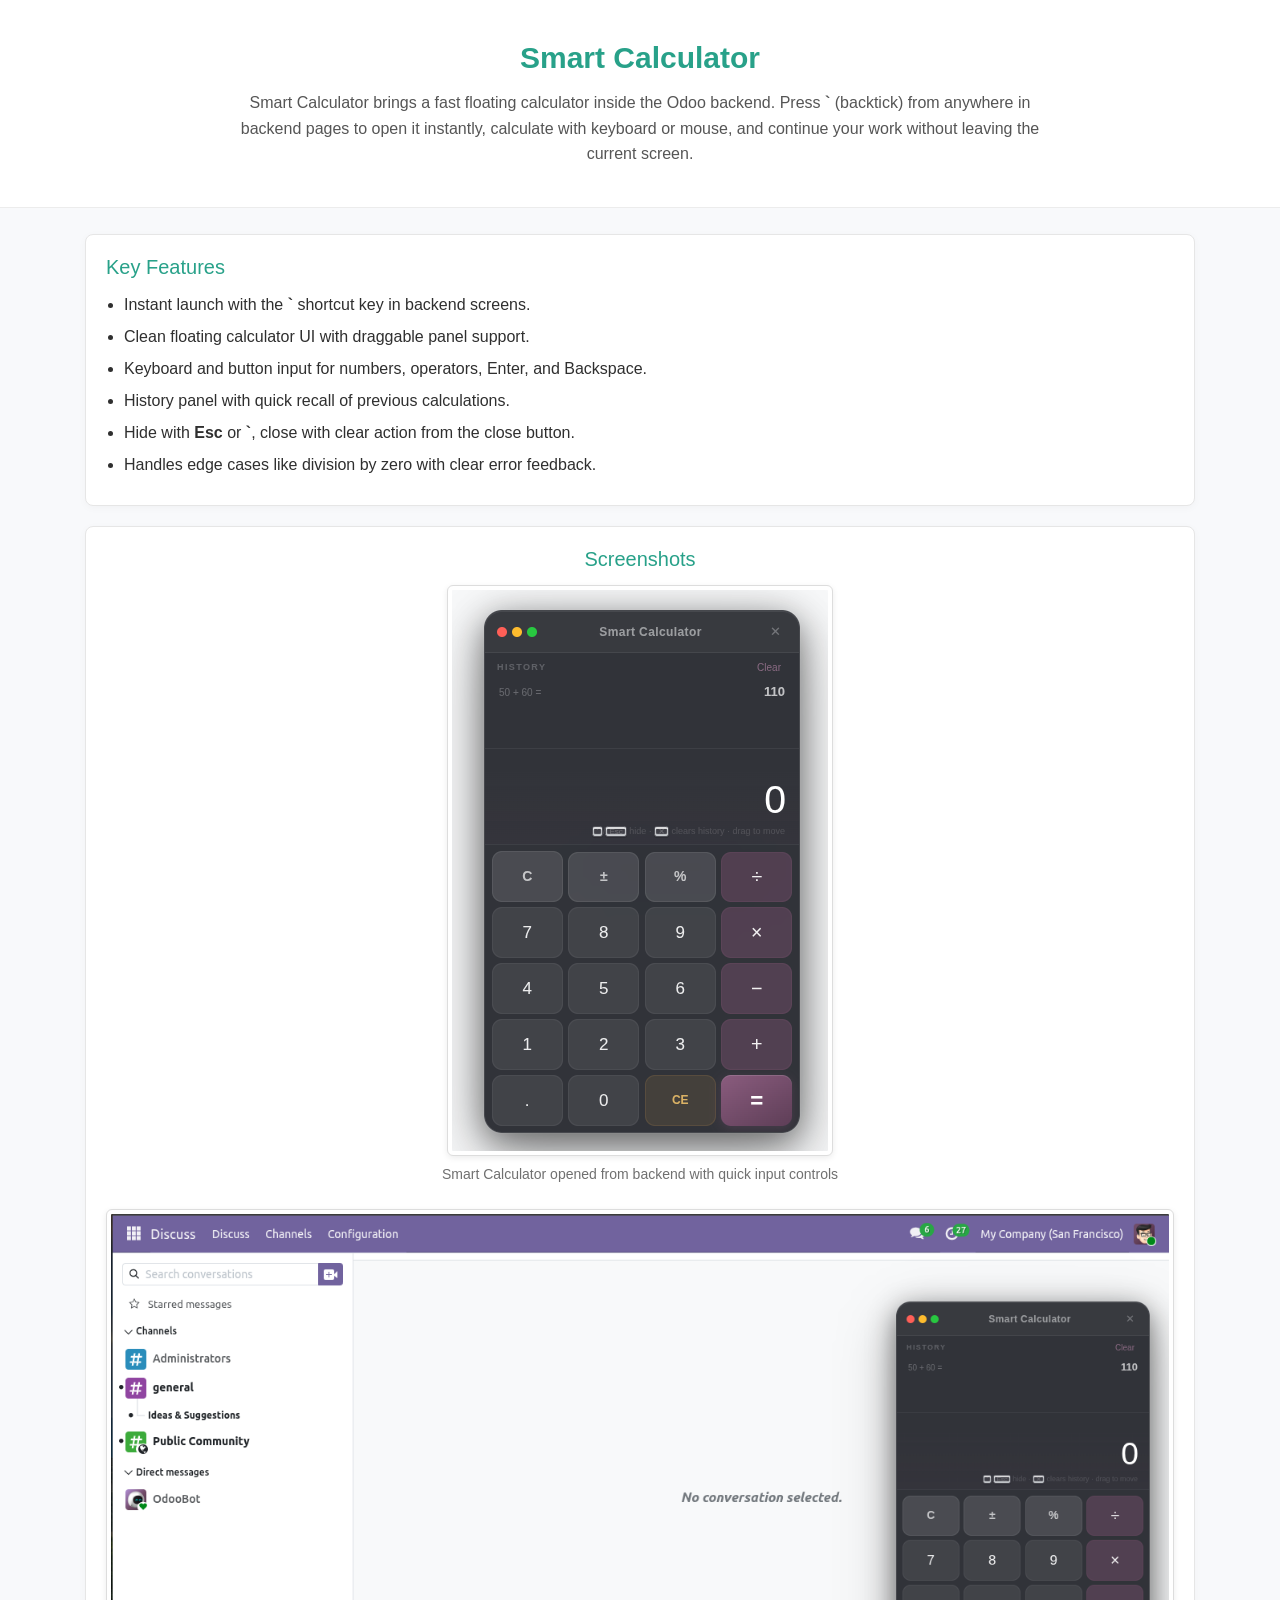
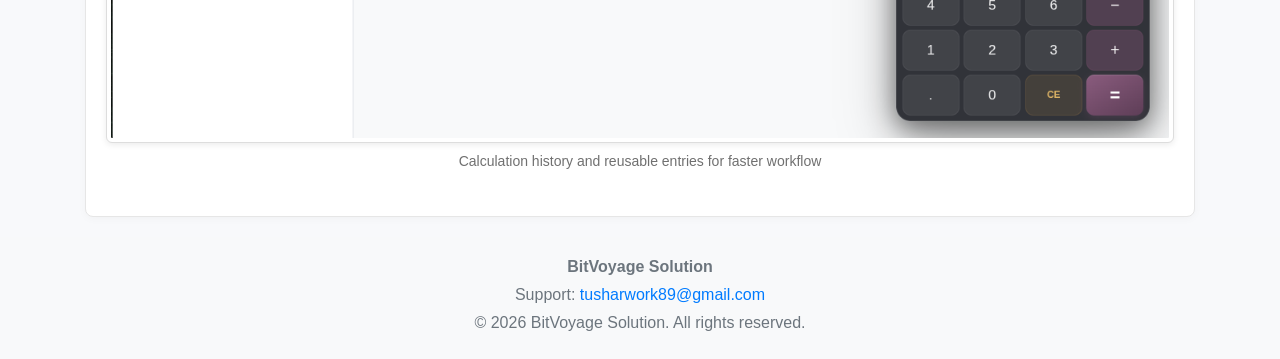
==== bvs_smart_calculator/static/description/index.html @ 46bdb547 "[ADD]New module calculator" ====
<!DOCTYPE html>
<html lang="en">
<head>
  <meta charset="UTF-8" />
  <title>Smart Calculator - Odoo Module</title>
  <meta name="viewport" content="width=device-width, initial-scale=1" />
  <link rel="stylesheet" href="https://maxcdn.bootstrapcdn.com/bootstrap/4.5.2/css/bootstrap.min.css" />
  <style>
    body {
      font-family: "Segoe UI", Roboto, "Helvetica Neue", Arial, sans-serif;
      background-color: #f8f9fb;
      color: #2f2f2f;
    }
    .module-header {
      text-align: center;
      padding: 40px 20px;
      background-color: #ffffff;
      margin-bottom: 26px;
      border-bottom: 1px solid #ececec;
    }
    .module-header h1 {
      font-size: 30px;
      font-weight: 700;
      color: #28a189;
      margin-bottom: 14px;
    }
    .module-header p {
      font-size: 16px;
      max-width: 820px;
      margin: 0 auto;
      color: #555;
      line-height: 1.6;
    }
    .info-card {
      background: #fff;
      border: 1px solid #e6e6e6;
      border-radius: 8px;
      padding: 20px;
      margin-bottom: 20px;
      box-shadow: 0 2px 8px rgba(0, 0, 0, 0.03);
    }
    .info-card h3 {
      font-size: 20px;
      margin-bottom: 14px;
      color: #28a189;
    }
    .feature-list {
      margin: 0;
      padding-left: 18px;
    }
    .feature-list li {
      margin-bottom: 8px;
      line-height: 1.5;
    }
    .screenshot {
      text-align: center;
      margin-bottom: 24px;
    }
    .screenshot img {
      max-width: 100%;
      border: 1px solid #ddd;
      border-radius: 6px;
      background-color: #fff;
      padding: 4px;
      box-shadow: 0 2px 6px rgba(0, 0, 0, 0.08);
    }
    .screenshot figcaption {
      margin-top: 8px;
      color: #707070;
      font-size: 14px;
    }
    .footer {
      padding: 18px 0 24px;
    }
  </style>
</head>
<body>

<section class="module-header">
  <div class="container">
    <h1>Smart Calculator</h1>
    <p>
      Smart Calculator brings a fast floating calculator inside the Odoo backend.
      Press <strong>`</strong> (backtick) from anywhere in backend pages to open it instantly,
      calculate with keyboard or mouse, and continue your work without leaving the current screen.
    </p>
  </div>
</section>

<section class="container">
  <div class="info-card">
    <h3>Key Features</h3>
    <ul class="feature-list">
      <li>Instant launch with the <strong>`</strong> shortcut key in backend screens.</li>
      <li>Clean floating calculator UI with draggable panel support.</li>
      <li>Keyboard and button input for numbers, operators, Enter, and Backspace.</li>
      <li>History panel with quick recall of previous calculations.</li>
      <li>Hide with <strong>Esc</strong> or <strong>`</strong>, close with clear action from the close button.</li>
      <li>Handles edge cases like division by zero with clear error feedback.</li>
    </ul>
  </div>

  <div class="info-card">
    <h3 style="text-align:center;">
        <span style="display:inline-block;text-align:center;">Screenshots</span>
    </h3>
    <div class="screenshot">
      <figure>
        <img src="img1.png" alt="Smart Calculator main panel" class="img-fluid" />
        <figcaption>Smart Calculator opened from backend with quick input controls</figcaption>
      </figure>
    </div>
    <div class="screenshot">
      <figure>
        <img src="img2.png" alt="Smart Calculator history panel" class="img-fluid" />
        <figcaption>Calculation history and reusable entries for faster workflow</figcaption>
      </figure>
    </div>
  </div>
</section>

<footer class="footer bg-light text-center mt-3">
  <div class="container">
    <p class="text-muted mb-1"><strong>BitVoyage Solution</strong></p>
    <p class="text-muted mb-1">
      Support: <a href="mailto:tusharwork89@gmail.com" class="text-primary">tusharwork89@gmail.com</a>
    </p>
    <p class="text-muted mb-0">&copy; 2026 BitVoyage Solution. All rights reserved.</p>
  </div>
</footer>

</body>
</html>
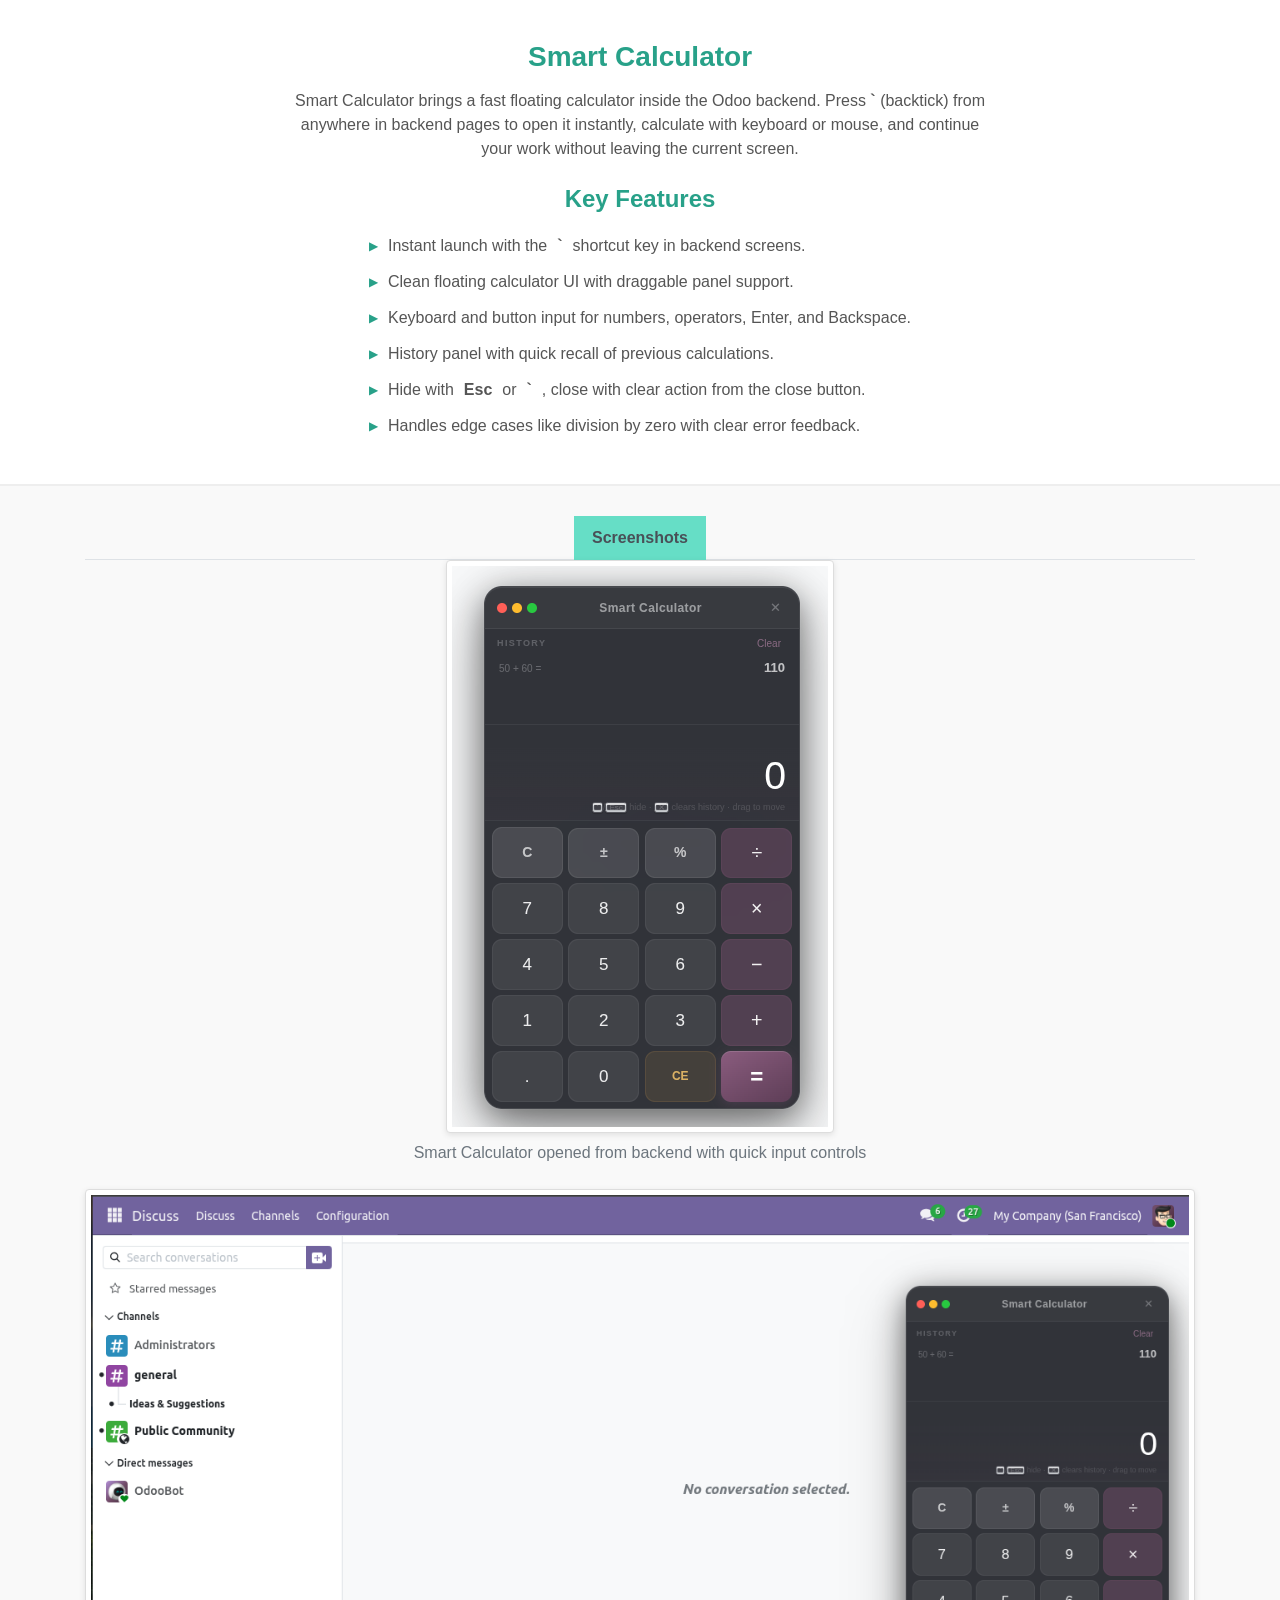
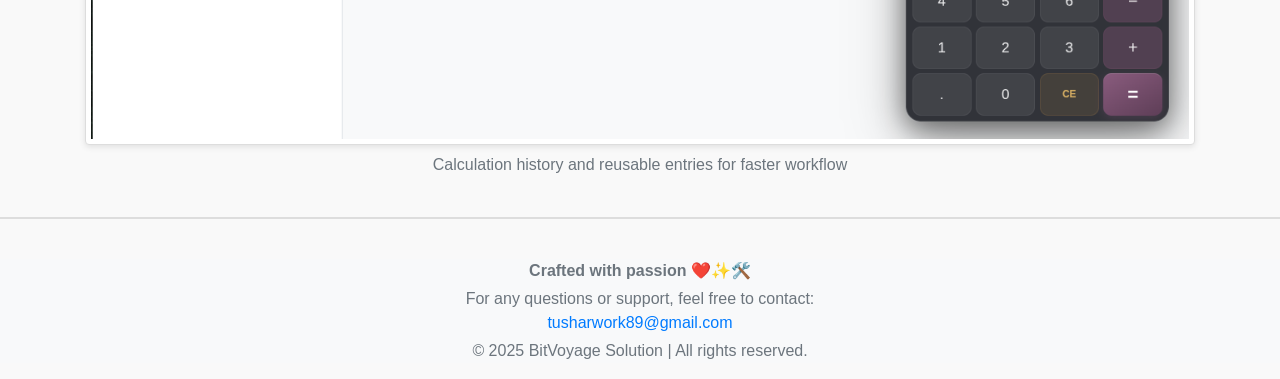
==== commit 4f710c26: "[FIX]index view" ====
--- a/bvs_smart_calculator/static/description/index.html
+++ b/bvs_smart_calculator/static/description/index.html
@@ -2,133 +2,180 @@
 <html lang="en">
 <head>
   <meta charset="UTF-8" />
-  <title>Smart Calculator - Odoo Module</title>
+  <title>Blog Font Control - Odoo Module</title>
   <meta name="viewport" content="width=device-width, initial-scale=1" />
   <link rel="stylesheet" href="https://maxcdn.bootstrapcdn.com/bootstrap/4.5.2/css/bootstrap.min.css" />
   <style>
     body {
       font-family: "Segoe UI", Roboto, "Helvetica Neue", Arial, sans-serif;
-      background-color: #f8f9fb;
-      color: #2f2f2f;
+      background-color: #f9f9f9;
+      color: #333;
     }
     .module-header {
       text-align: center;
       padding: 40px 20px;
-      background-color: #ffffff;
-      margin-bottom: 26px;
-      border-bottom: 1px solid #ececec;
+      background-color: #fff;
+      margin-bottom: 30px;
+      border-bottom: 2px solid #eee;
     }
-    .module-header h1 {
-      font-size: 30px;
+    .module-header img {
+      max-height: 80px;
+      margin-bottom: 15px;
+    }
+    .module-header h4 {
+      font-size: 28px;
       font-weight: 700;
       color: #28a189;
-      margin-bottom: 14px;
+      text-transform: capitalize;
+      margin-bottom: 15px;
+    }
+    .module-header h5 {
+      font-size: 24px;
+      font-weight: 700;
+      color: #28a189;
+      text-transform: capitalize;
+      margin-bottom: 15px;
     }
     .module-header p {
       font-size: 16px;
-      max-width: 820px;
+      max-width: 700px;
       margin: 0 auto;
       color: #555;
-      line-height: 1.6;
     }
-    .info-card {
-      background: #fff;
-      border: 1px solid #e6e6e6;
-      border-radius: 8px;
-      padding: 20px;
-      margin-bottom: 20px;
-      box-shadow: 0 2px 8px rgba(0, 0, 0, 0.03);
+
+    /* Centered pointer list */
+    .features-list {
+      list-style: none;
+      padding: 0;
+      margin: 0 auto;
+      display: inline-block;
+      text-align: left;
     }
-    .info-card h3 {
-      font-size: 20px;
-      margin-bottom: 14px;
+    .features-list li {
+      font-size: 16px;
+      color: #555;
+      padding: 6px 0;
+      display: flex;
+      align-items: flex-start;
+      gap: 10px;
+    }
+    .features-list li::before {
+      content: "▶";
       color: #28a189;
+      font-size: 12px;
+      margin-top: 3px;
+      flex-shrink: 0;
     }
-    .feature-list {
-      margin: 0;
-      padding-left: 18px;
+    .features-center-wrap {
+      text-align: center;
     }
-    .feature-list li {
-      margin-bottom: 8px;
-      line-height: 1.5;
+
+    .nav-tabs .nav-link {
+      font-weight: 600;
+      border-radius: 0;
+      border: 2px solid #f40004;
+      margin: 0 5px;
+      color: #fff;
+      background-color: #0a7fe9;
+    }
+    .nav-tabs .nav-link.active {
+      background-color: #66dec6;
+      border-color: #66dec6;
     }
     .screenshot {
       text-align: center;
-      margin-bottom: 24px;
+      margin-bottom: 30px;
     }
     .screenshot img {
       max-width: 100%;
       border: 1px solid #ddd;
-      border-radius: 6px;
+      border-radius: 4px;
       background-color: #fff;
-      padding: 4px;
-      box-shadow: 0 2px 6px rgba(0, 0, 0, 0.08);
-    }
-    .screenshot figcaption {
-      margin-top: 8px;
-      color: #707070;
-      font-size: 14px;
-    }
-    .footer {
-      padding: 18px 0 24px;
+      padding: 5px;
+      box-shadow: 0 2px 6px rgba(0,0,0,0.1);
     }
   </style>
 </head>
 <body>
 
 <section class="module-header">
-  <div class="container">
-    <h1>Smart Calculator</h1>
+  <div class="container text-center">
+    <h4>Smart Calculator</h4>
     <p>
       Smart Calculator brings a fast floating calculator inside the Odoo backend.
       Press <strong>`</strong> (backtick) from anywhere in backend pages to open it instantly,
       calculate with keyboard or mouse, and continue your work without leaving the current screen.
     </p>
   </div>
-</section>
-
-<section class="container">
-  <div class="info-card">
-    <h3>Key Features</h3>
-    <ul class="feature-list">
-      <li>Instant launch with the <strong>`</strong> shortcut key in backend screens.</li>
-      <li>Clean floating calculator UI with draggable panel support.</li>
-      <li>Keyboard and button input for numbers, operators, Enter, and Backspace.</li>
-      <li>History panel with quick recall of previous calculations.</li>
-      <li>Hide with <strong>Esc</strong> or <strong>`</strong>, close with clear action from the close button.</li>
-      <li>Handles edge cases like division by zero with clear error feedback.</li>
-    </ul>
-  </div>
-
-  <div class="info-card">
-    <h3 style="text-align:center;">
-        <span style="display:inline-block;text-align:center;">Screenshots</span>
-    </h3>
-    <div class="screenshot">
-      <figure>
-        <img src="img1.png" alt="Smart Calculator main panel" class="img-fluid" />
-        <figcaption>Smart Calculator opened from backend with quick input controls</figcaption>
-      </figure>
-    </div>
-    <div class="screenshot">
-      <figure>
-        <img src="img2.png" alt="Smart Calculator history panel" class="img-fluid" />
-        <figcaption>Calculation history and reusable entries for faster workflow</figcaption>
-      </figure>
+  <br />
+  <div class="container text-center">
+    <h5>Key Features</h5>
+    <div class="features-center-wrap">
+      <ul class="features-list">
+        <li>Instant launch with the <strong>`</strong> shortcut key in backend screens.</li>
+        <li>Clean floating calculator UI with draggable panel support.</li>
+        <li>Keyboard and button input for numbers, operators, Enter, and Backspace.</li>
+        <li>History panel with quick recall of previous calculations.</li>
+        <li>Hide with <strong>Esc</strong> or <strong>`</strong>, close with clear action from the close button.</li>
+        <li>Handles edge cases like division by zero with clear error feedback.</li>
+      </ul>
     </div>
   </div>
 </section>
 
-<footer class="footer bg-light text-center mt-3">
+<section class="module-tabs">
   <div class="container">
-    <p class="text-muted mb-1"><strong>BitVoyage Solution</strong></p>
+    <ul class="nav nav-tabs justify-content-center" id="moduleTab" role="tablist">
+      <li class="nav-item">
+        <a class="nav-link active" id="screenshots-tab" data-toggle="tab" href="#screenshots" role="tab" aria-controls="screenshots" aria-selected="true">
+          Screenshots
+        </a>
+      </li>
+    </ul>
+  </div>
+</section>
+
+<section class="container">
+  <div class="tab-content" id="moduleTabContent">
+    <div class="tab-pane fade show active" id="screenshots" role="tabpanel" aria-labelledby="screenshots-tab">
+      <div class="justify-content-center">
+        <div class="screenshot mb-4">
+          <figure>
+            <img src="img1.png" alt="Normal Font Size" class="img-fluid mb-2" />
+            <figcaption class="text-center text-muted">
+              Smart Calculator opened from backend with quick input controls
+            </figcaption>
+          </figure>
+        </div>
+        <div class="screenshot mb-4">
+          <figure>
+            <img src="img2.png" alt="Increased Font Size" class="img-fluid mb-2" />
+            <figcaption class="text-center text-muted">
+              Calculation history and reusable entries for faster workflow
+            </figcaption>
+          </figure>
+        </div>
+      </div>
+    </div>
+  </div>
+</section>
+
+<hr style="border: 1px solid #ddd; margin: 40px 0;" />
+
+<footer class="footer mt-1 bg-light text-center">
+  <div class="container">
+    <p class="text-muted mb-1"><strong>Crafted with passion ❤️✨🛠️</strong></p>
     <p class="text-muted mb-1">
-      Support: <a href="mailto:tusharwork89@gmail.com" class="text-primary">tusharwork89@gmail.com</a>
+      For any questions or support, feel free to contact:<br>
+      <a href="mailto:tusharwork89@gmail.com" class="text-primary">tusharwork89@gmail.com</a>
     </p>
-    <p class="text-muted mb-0">&copy; 2026 BitVoyage Solution. All rights reserved.</p>
+    <p class="text-muted">&copy; 2025 BitVoyage Solution | All rights reserved.</p>
   </div>
 </footer>
 
+<script src="https://ajax.googleapis.com/ajax/libs/jquery/3.5.1/jquery.min.js"></script>
+<script src="https://cdnjs.cloudflare.com/ajax/libs/popper.js/1.16.0/umd/popper.min.js"></script>
+<script src="https://maxcdn.bootstrapcdn.com/bootstrap/4.5.2/js/bootstrap.min.js"></script>
+
 </body>
-</html>
-
+</html>
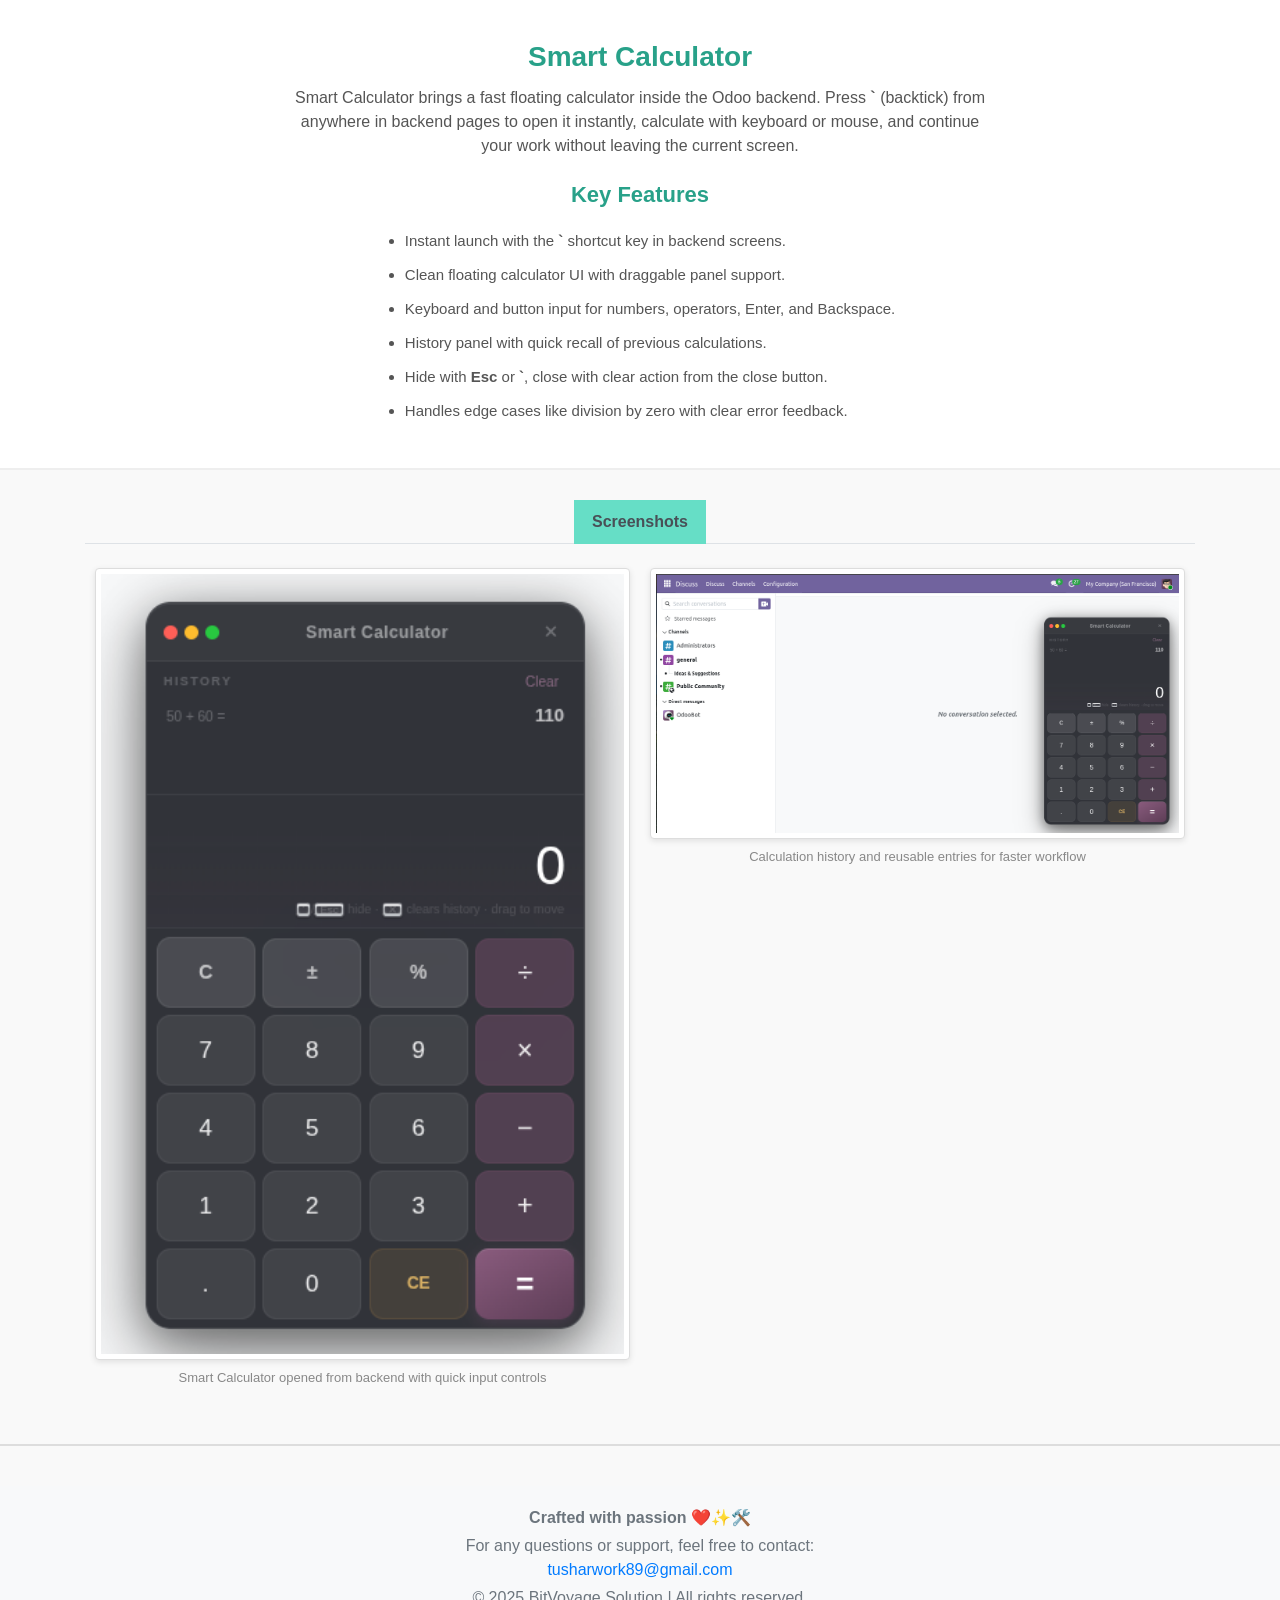
==== commit dc712270: "[FIX]index view" ====
--- a/bvs_smart_calculator/static/description/index.html
+++ b/bvs_smart_calculator/static/description/index.html
@@ -2,7 +2,7 @@
 <html lang="en">
 <head>
   <meta charset="UTF-8" />
-  <title>Blog Font Control - Odoo Module</title>
+  <title>Smart Calculator - Odoo Module</title>
   <meta name="viewport" content="width=device-width, initial-scale=1" />
   <link rel="stylesheet" href="https://maxcdn.bootstrapcdn.com/bootstrap/4.5.2/css/bootstrap.min.css" />
   <style>
@@ -11,6 +11,8 @@
       background-color: #f9f9f9;
       color: #333;
     }
+
+    /* ── Header ── */
     .module-header {
       text-align: center;
       padding: 40px 20px;
@@ -18,58 +20,45 @@
       margin-bottom: 30px;
       border-bottom: 2px solid #eee;
     }
-    .module-header img {
-      max-height: 80px;
-      margin-bottom: 15px;
-    }
     .module-header h4 {
       font-size: 28px;
       font-weight: 700;
       color: #28a189;
-      text-transform: capitalize;
-      margin-bottom: 15px;
+      margin-bottom: 12px;
     }
     .module-header h5 {
-      font-size: 24px;
+      font-size: 22px;
       font-weight: 700;
       color: #28a189;
-      text-transform: capitalize;
-      margin-bottom: 15px;
-    }
-    .module-header p {
+      margin-bottom: 16px;
+    }
+    .module-header > .container > p {
       font-size: 16px;
       max-width: 700px;
       margin: 0 auto;
       color: #555;
     }
 
-    /* Centered pointer list */
+    /* ── Key Features list — centered block, disc bullets ── */
+    .features-wrap {
+      display: flex;
+      justify-content: center;
+      margin-top: 8px;
+    }
     .features-list {
-      list-style: none;
-      padding: 0;
-      margin: 0 auto;
-      display: inline-block;
+      list-style: disc;
+      padding-left: 20px;
+      margin: 0;
       text-align: left;
     }
     .features-list li {
-      font-size: 16px;
+      font-size: 15px;
       color: #555;
-      padding: 6px 0;
-      display: flex;
-      align-items: flex-start;
-      gap: 10px;
-    }
-    .features-list li::before {
-      content: "▶";
-      color: #28a189;
-      font-size: 12px;
-      margin-top: 3px;
-      flex-shrink: 0;
-    }
-    .features-center-wrap {
-      text-align: center;
-    }
-
+      padding: 5px 0;
+      line-height: 1.6;
+    }
+
+    /* ── Tabs ── */
     .nav-tabs .nav-link {
       font-weight: 600;
       border-radius: 0;
@@ -82,22 +71,51 @@
       background-color: #66dec6;
       border-color: #66dec6;
     }
-    .screenshot {
+
+    /* ── Screenshots — side by side ── */
+    .screenshots-row {
+      display: flex;
+      gap: 20px;
+      flex-wrap: wrap;
+      justify-content: center;
+      margin-top: 24px;
+    }
+    .screenshot-item {
+      flex: 1 1 calc(50% - 20px);
+      max-width: calc(50% - 20px);
       text-align: center;
-      margin-bottom: 30px;
-    }
-    .screenshot img {
-      max-width: 100%;
+    }
+    .screenshot-item img {
+      width: 100%;
       border: 1px solid #ddd;
       border-radius: 4px;
       background-color: #fff;
       padding: 5px;
       box-shadow: 0 2px 6px rgba(0,0,0,0.1);
     }
+    .screenshot-item figcaption {
+      margin-top: 8px;
+      font-size: 13px;
+      color: #888;
+    }
+
+    @media (max-width: 640px) {
+      .screenshot-item {
+        flex: 1 1 100%;
+        max-width: 100%;
+      }
+    }
+
+    /* ── Footer ── */
+    footer {
+      margin-top: 40px;
+      padding: 20px 0;
+    }
   </style>
 </head>
 <body>
 
+<!-- Header -->
 <section class="module-header">
   <div class="container text-center">
     <h4>Smart Calculator</h4>
@@ -107,10 +125,12 @@
       calculate with keyboard or mouse, and continue your work without leaving the current screen.
     </p>
   </div>
+
   <br />
+
   <div class="container text-center">
     <h5>Key Features</h5>
-    <div class="features-center-wrap">
+    <div class="features-wrap">
       <ul class="features-list">
         <li>Instant launch with the <strong>`</strong> shortcut key in backend screens.</li>
         <li>Clean floating calculator UI with draggable panel support.</li>
@@ -123,11 +143,13 @@
   </div>
 </section>
 
+<!-- Tab nav -->
 <section class="module-tabs">
   <div class="container">
     <ul class="nav nav-tabs justify-content-center" id="moduleTab" role="tablist">
       <li class="nav-item">
-        <a class="nav-link active" id="screenshots-tab" data-toggle="tab" href="#screenshots" role="tab" aria-controls="screenshots" aria-selected="true">
+        <a class="nav-link active" id="screenshots-tab" data-toggle="tab" href="#screenshots"
+           role="tab" aria-controls="screenshots" aria-selected="true">
           Screenshots
         </a>
       </li>
@@ -135,47 +157,47 @@
   </div>
 </section>
 
+<!-- Screenshots -->
 <section class="container">
   <div class="tab-content" id="moduleTabContent">
-    <div class="tab-pane fade show active" id="screenshots" role="tabpanel" aria-labelledby="screenshots-tab">
-      <div class="justify-content-center">
-        <div class="screenshot mb-4">
+    <div class="tab-pane fade show active" id="screenshots" role="tabpanel"
+         aria-labelledby="screenshots-tab">
+
+      <div class="screenshots-row">
+        <div class="screenshot-item">
           <figure>
-            <img src="img1.png" alt="Normal Font Size" class="img-fluid mb-2" />
-            <figcaption class="text-center text-muted">
-              Smart Calculator opened from backend with quick input controls
-            </figcaption>
+            <img src="img1.png" alt="Smart Calculator UI" />
+            <figcaption>Smart Calculator opened from backend with quick input controls</figcaption>
           </figure>
         </div>
-        <div class="screenshot mb-4">
+        <div class="screenshot-item">
           <figure>
-            <img src="img2.png" alt="Increased Font Size" class="img-fluid mb-2" />
-            <figcaption class="text-center text-muted">
-              Calculation history and reusable entries for faster workflow
-            </figcaption>
+            <img src="img2.png" alt="Calculation History" />
+            <figcaption>Calculation history and reusable entries for faster workflow</figcaption>
           </figure>
         </div>
       </div>
+
     </div>
   </div>
 </section>
 
 <hr style="border: 1px solid #ddd; margin: 40px 0;" />
 
-<footer class="footer mt-1 bg-light text-center">
+<!-- Footer -->
+<footer class="bg-light text-center">
   <div class="container">
     <p class="text-muted mb-1"><strong>Crafted with passion ❤️✨🛠️</strong></p>
     <p class="text-muted mb-1">
       For any questions or support, feel free to contact:<br>
       <a href="mailto:tusharwork89@gmail.com" class="text-primary">tusharwork89@gmail.com</a>
     </p>
-    <p class="text-muted">&copy; 2025 BitVoyage Solution | All rights reserved.</p>
+    <p class="text-muted mb-0">&copy; 2025 BitVoyage Solution | All rights reserved.</p>
   </div>
 </footer>
 
 <script src="https://ajax.googleapis.com/ajax/libs/jquery/3.5.1/jquery.min.js"></script>
 <script src="https://cdnjs.cloudflare.com/ajax/libs/popper.js/1.16.0/umd/popper.min.js"></script>
 <script src="https://maxcdn.bootstrapcdn.com/bootstrap/4.5.2/js/bootstrap.min.js"></script>
-
 </body>
 </html>
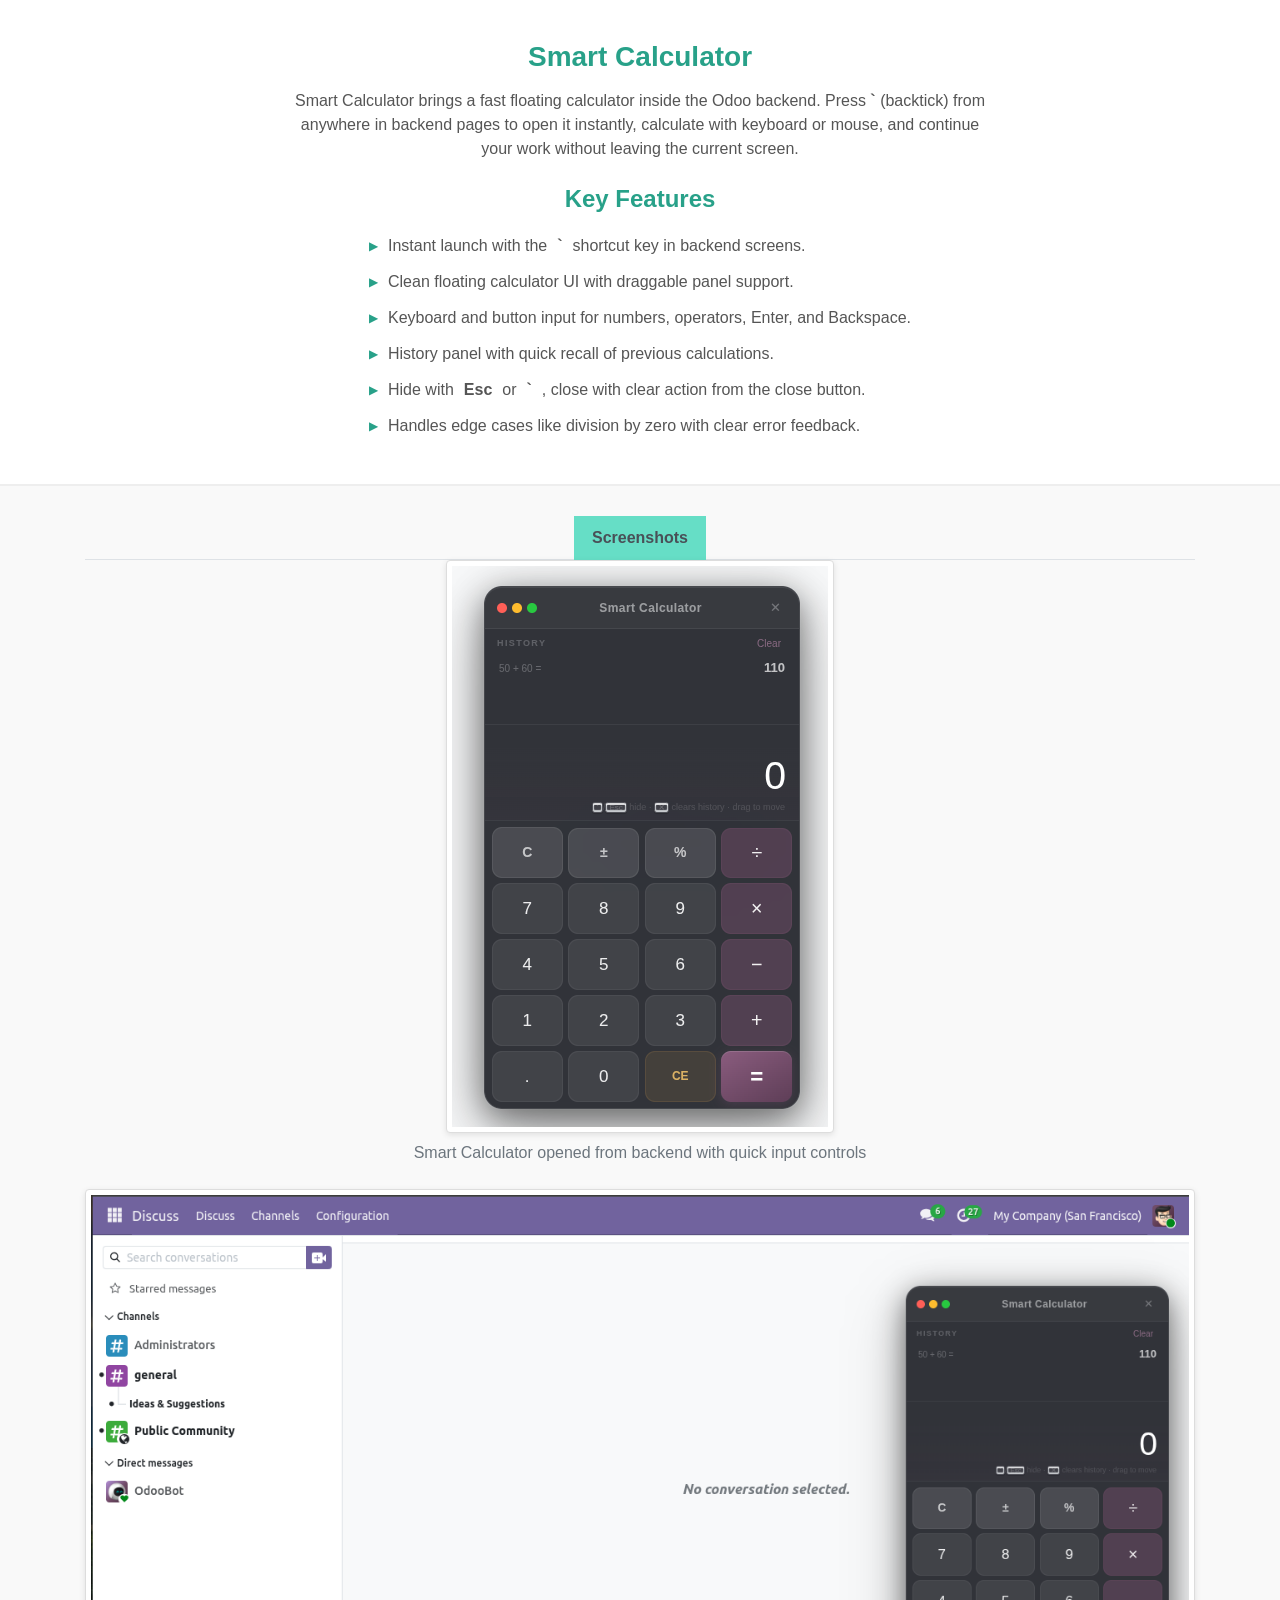
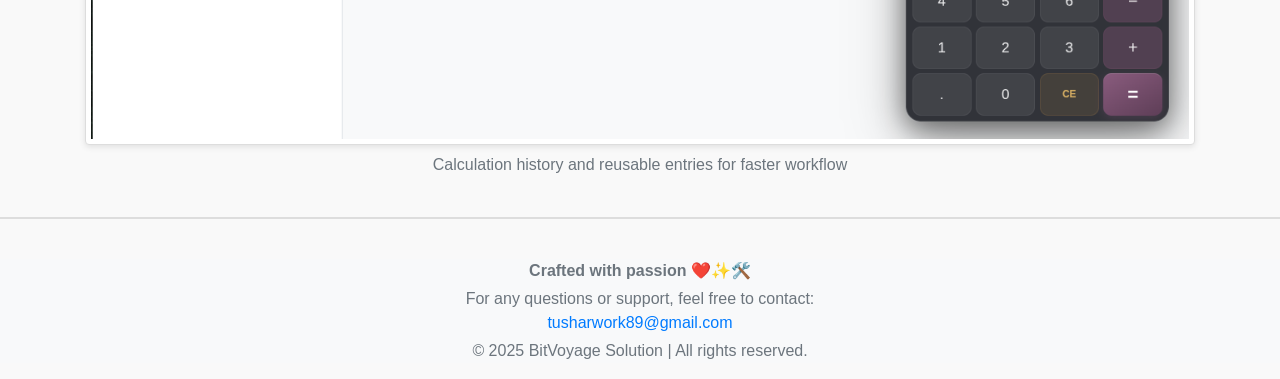
==== commit 5d594d37: "[FIX]index view" ====
--- a/bvs_smart_calculator/static/description/index.html
+++ b/bvs_smart_calculator/static/description/index.html
@@ -2,7 +2,7 @@
 <html lang="en">
 <head>
   <meta charset="UTF-8" />
-  <title>Smart Calculator - Odoo Module</title>
+  <title>Blog Font Control - Odoo Module</title>
   <meta name="viewport" content="width=device-width, initial-scale=1" />
   <link rel="stylesheet" href="https://maxcdn.bootstrapcdn.com/bootstrap/4.5.2/css/bootstrap.min.css" />
   <style>
@@ -11,8 +11,6 @@
       background-color: #f9f9f9;
       color: #333;
     }
-
-    /* ── Header ── */
     .module-header {
       text-align: center;
       padding: 40px 20px;
@@ -20,45 +18,58 @@
       margin-bottom: 30px;
       border-bottom: 2px solid #eee;
     }
+    .module-header img {
+      max-height: 80px;
+      margin-bottom: 15px;
+    }
     .module-header h4 {
       font-size: 28px;
       font-weight: 700;
       color: #28a189;
-      margin-bottom: 12px;
+      text-transform: capitalize;
+      margin-bottom: 15px;
     }
     .module-header h5 {
-      font-size: 22px;
+      font-size: 24px;
       font-weight: 700;
       color: #28a189;
-      margin-bottom: 16px;
+      text-transform: capitalize;
+      margin-bottom: 15px;
     }
-    .module-header > .container > p {
+    .module-header p {
       font-size: 16px;
       max-width: 700px;
       margin: 0 auto;
       color: #555;
     }
 
-    /* ── Key Features list — centered block, disc bullets ── */
-    .features-wrap {
-      display: flex;
-      justify-content: center;
-      margin-top: 8px;
-    }
+    /* Centered pointer list */
     .features-list {
-      list-style: disc;
-      padding-left: 20px;
-      margin: 0;
+      list-style: none;
+      padding: 0;
+      margin: 0 auto;
+      display: inline-block;
       text-align: left;
     }
     .features-list li {
-      font-size: 15px;
+      font-size: 16px;
       color: #555;
-      padding: 5px 0;
-      line-height: 1.6;
+      padding: 6px 0;
+      display: flex;
+      align-items: flex-start;
+      gap: 10px;
+    }
+    .features-list li::before {
+      content: "▶";
+      color: #28a189;
+      font-size: 12px;
+      margin-top: 3px;
+      flex-shrink: 0;
+    }
+    .features-center-wrap {
+      text-align: center;
     }
 
-    /* ── Tabs ── */
     .nav-tabs .nav-link {
       font-weight: 600;
       border-radius: 0;
@@ -71,51 +82,22 @@
       background-color: #66dec6;
       border-color: #66dec6;
     }
-
-    /* ── Screenshots — side by side ── */
-    .screenshots-row {
-      display: flex;
-      gap: 20px;
-      flex-wrap: wrap;
-      justify-content: center;
-      margin-top: 24px;
+    .screenshot {
+      text-align: center;
+      margin-bottom: 30px;
     }
-    .screenshot-item {
-      flex: 1 1 calc(50% - 20px);
-      max-width: calc(50% - 20px);
-      text-align: center;
-    }
-    .screenshot-item img {
-      width: 100%;
+    .screenshot img {
+      max-width: 100%;
       border: 1px solid #ddd;
       border-radius: 4px;
       background-color: #fff;
       padding: 5px;
       box-shadow: 0 2px 6px rgba(0,0,0,0.1);
     }
-    .screenshot-item figcaption {
-      margin-top: 8px;
-      font-size: 13px;
-      color: #888;
-    }
-
-    @media (max-width: 640px) {
-      .screenshot-item {
-        flex: 1 1 100%;
-        max-width: 100%;
-      }
-    }
-
-    /* ── Footer ── */
-    footer {
-      margin-top: 40px;
-      padding: 20px 0;
-    }
   </style>
 </head>
 <body>
 
-<!-- Header -->
 <section class="module-header">
   <div class="container text-center">
     <h4>Smart Calculator</h4>
@@ -125,12 +107,10 @@
       calculate with keyboard or mouse, and continue your work without leaving the current screen.
     </p>
   </div>
-
   <br />
-
   <div class="container text-center">
     <h5>Key Features</h5>
-    <div class="features-wrap">
+    <div class="features-center-wrap">
       <ul class="features-list">
         <li>Instant launch with the <strong>`</strong> shortcut key in backend screens.</li>
         <li>Clean floating calculator UI with draggable panel support.</li>
@@ -143,13 +123,11 @@
   </div>
 </section>
 
-<!-- Tab nav -->
 <section class="module-tabs">
   <div class="container">
     <ul class="nav nav-tabs justify-content-center" id="moduleTab" role="tablist">
       <li class="nav-item">
-        <a class="nav-link active" id="screenshots-tab" data-toggle="tab" href="#screenshots"
-           role="tab" aria-controls="screenshots" aria-selected="true">
+        <a class="nav-link active" id="screenshots-tab" data-toggle="tab" href="#screenshots" role="tab" aria-controls="screenshots" aria-selected="true">
           Screenshots
         </a>
       </li>
@@ -157,47 +135,47 @@
   </div>
 </section>
 
-<!-- Screenshots -->
 <section class="container">
   <div class="tab-content" id="moduleTabContent">
-    <div class="tab-pane fade show active" id="screenshots" role="tabpanel"
-         aria-labelledby="screenshots-tab">
-
-      <div class="screenshots-row">
-        <div class="screenshot-item">
+    <div class="tab-pane fade show active" id="screenshots" role="tabpanel" aria-labelledby="screenshots-tab">
+      <div class="justify-content-center">
+        <div class="screenshot mb-4">
           <figure>
-            <img src="img1.png" alt="Smart Calculator UI" />
-            <figcaption>Smart Calculator opened from backend with quick input controls</figcaption>
+            <img src="img1.png" alt="Normal Font Size" class="img-fluid mb-2" />
+            <figcaption class="text-center text-muted">
+              Smart Calculator opened from backend with quick input controls
+            </figcaption>
           </figure>
         </div>
-        <div class="screenshot-item">
+        <div class="screenshot mb-4">
           <figure>
-            <img src="img2.png" alt="Calculation History" />
-            <figcaption>Calculation history and reusable entries for faster workflow</figcaption>
+            <img src="img2.png" alt="Increased Font Size" class="img-fluid mb-2" />
+            <figcaption class="text-center text-muted">
+              Calculation history and reusable entries for faster workflow
+            </figcaption>
           </figure>
         </div>
       </div>
-
     </div>
   </div>
 </section>
 
 <hr style="border: 1px solid #ddd; margin: 40px 0;" />
 
-<!-- Footer -->
-<footer class="bg-light text-center">
+<footer class="footer mt-1 bg-light text-center">
   <div class="container">
     <p class="text-muted mb-1"><strong>Crafted with passion ❤️✨🛠️</strong></p>
     <p class="text-muted mb-1">
       For any questions or support, feel free to contact:<br>
       <a href="mailto:tusharwork89@gmail.com" class="text-primary">tusharwork89@gmail.com</a>
     </p>
-    <p class="text-muted mb-0">&copy; 2025 BitVoyage Solution | All rights reserved.</p>
+    <p class="text-muted">&copy; 2025 BitVoyage Solution | All rights reserved.</p>
   </div>
 </footer>
 
 <script src="https://ajax.googleapis.com/ajax/libs/jquery/3.5.1/jquery.min.js"></script>
 <script src="https://cdnjs.cloudflare.com/ajax/libs/popper.js/1.16.0/umd/popper.min.js"></script>
 <script src="https://maxcdn.bootstrapcdn.com/bootstrap/4.5.2/js/bootstrap.min.js"></script>
+
 </body>
 </html>
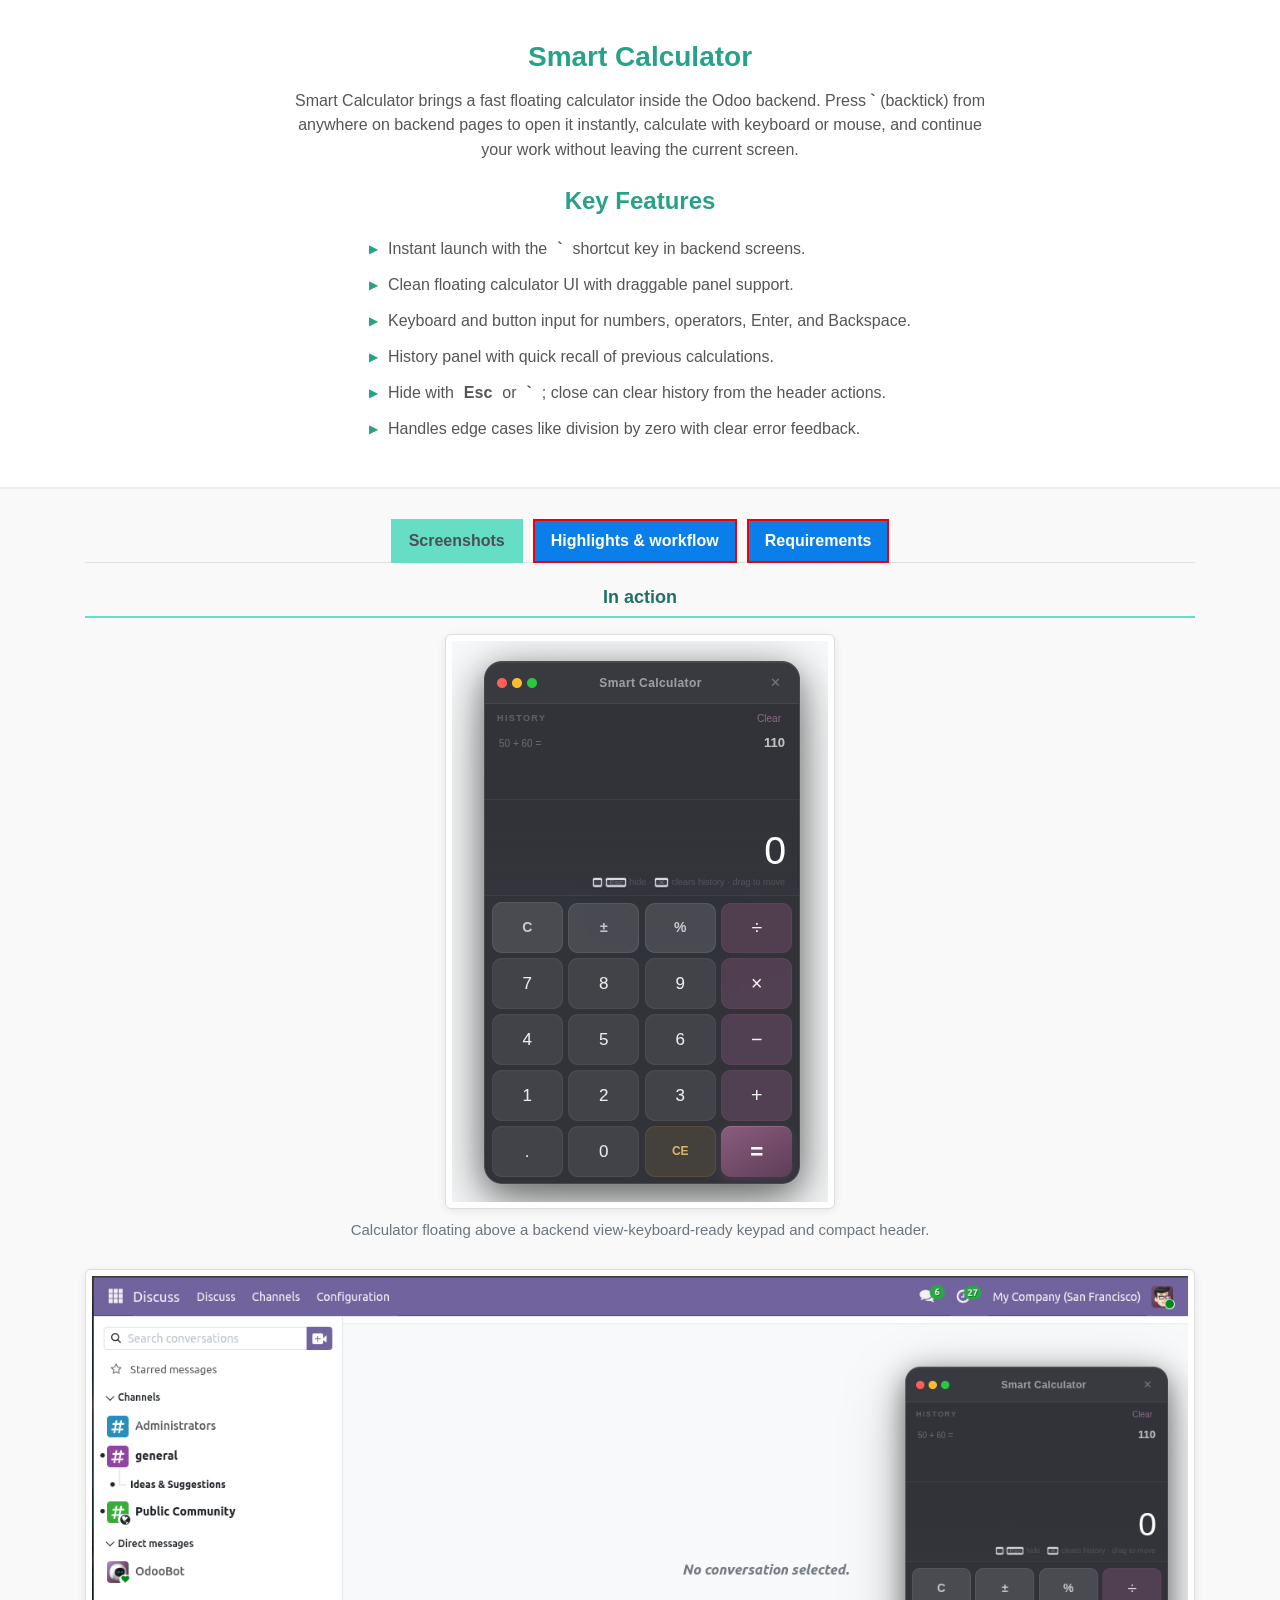
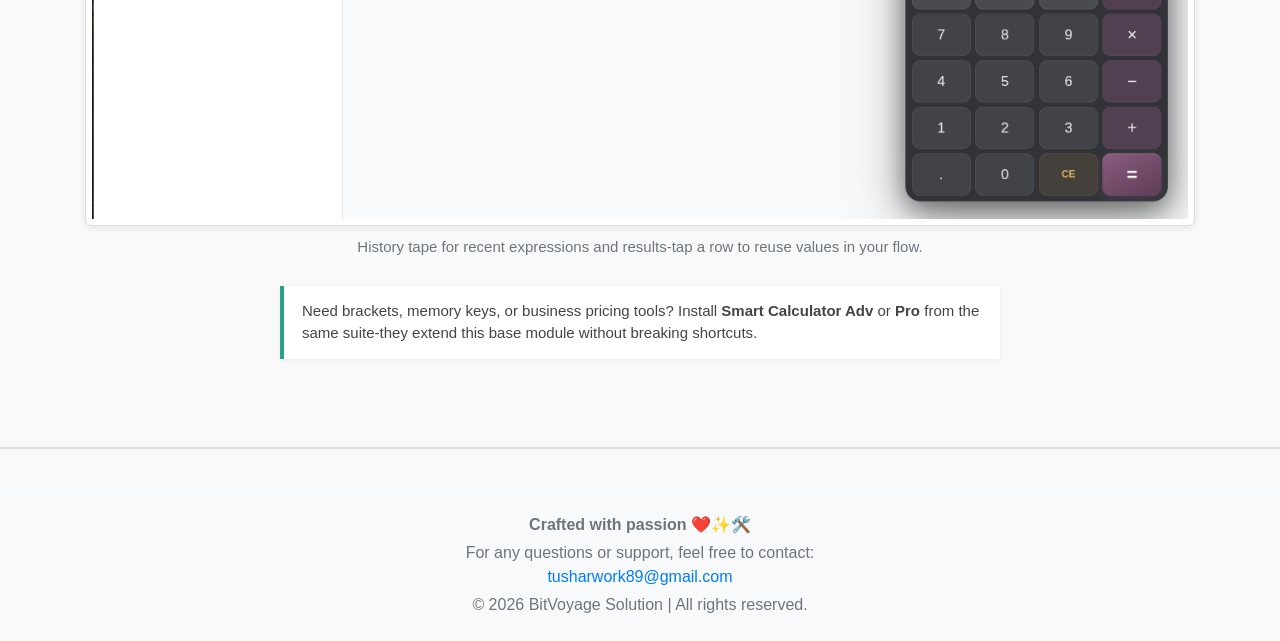
==== commit 1b3daae2: "[FIX]" ====
--- a/bvs_smart_calculator/static/description/index.html
+++ b/bvs_smart_calculator/static/description/index.html
@@ -2,7 +2,7 @@
 <html lang="en">
 <head>
   <meta charset="UTF-8" />
-  <title>Blog Font Control - Odoo Module</title>
+  <title>Smart Calculator - Odoo Module</title>
   <meta name="viewport" content="width=device-width, initial-scale=1" />
   <link rel="stylesheet" href="https://maxcdn.bootstrapcdn.com/bootstrap/4.5.2/css/bootstrap.min.css" />
   <style>
@@ -41,9 +41,8 @@
       max-width: 700px;
       margin: 0 auto;
       color: #555;
-    }
-
-    /* Centered pointer list */
+      line-height: 1.55;
+    }
     .features-list {
       list-style: none;
       padding: 0;
@@ -69,7 +68,28 @@
     .features-center-wrap {
       text-align: center;
     }
-
+    .feature-columns .card {
+      border: 1px solid #e8e8e8;
+      border-radius: 6px;
+      height: 100%;
+      box-shadow: 0 1px 4px rgba(0,0,0,0.06);
+    }
+    .feature-columns .card-title {
+      font-size: 17px;
+      font-weight: 700;
+      color: #28a189;
+      margin-bottom: 12px;
+    }
+    .feature-columns ul {
+      padding-left: 18px;
+      margin-bottom: 0;
+      color: #555;
+      font-size: 15px;
+      line-height: 1.55;
+    }
+    .feature-columns li {
+      margin-bottom: 8px;
+    }
     .nav-tabs .nav-link {
       font-weight: 600;
       border-radius: 0;
@@ -82,17 +102,56 @@
       background-color: #66dec6;
       border-color: #66dec6;
     }
+    .gallery-section-title {
+      font-size: 18px;
+      font-weight: 700;
+      color: #217065;
+      text-align: center;
+      margin: 2rem 0 1rem;
+      padding-bottom: 8px;
+      border-bottom: 2px solid #66dec6;
+    }
+    .gallery-section-title:first-of-type {
+      margin-top: 0;
+    }
     .screenshot {
       text-align: center;
-      margin-bottom: 30px;
+      margin-bottom: 28px;
     }
     .screenshot img {
       max-width: 100%;
       border: 1px solid #ddd;
-      border-radius: 4px;
+      border-radius: 6px;
       background-color: #fff;
-      padding: 5px;
-      box-shadow: 0 2px 6px rgba(0,0,0,0.1);
+      padding: 6px;
+      box-shadow: 0 2px 8px rgba(0,0,0,0.08);
+    }
+    .screenshot figcaption {
+      max-width: 640px;
+      margin-left: auto;
+      margin-right: auto;
+      margin-top: 10px;
+      font-size: 15px;
+      line-height: 1.45;
+    }
+    .note-box {
+      background: #fff;
+      border-left: 4px solid #28a189;
+      padding: 14px 18px;
+      margin: 20px auto;
+      max-width: 720px;
+      font-size: 15px;
+      color: #444;
+      box-shadow: 0 1px 4px rgba(0,0,0,0.06);
+    }
+    .req-list dt {
+      font-weight: 700;
+      color: #217065;
+      margin-top: 12px;
+    }
+    .req-list dd {
+      margin-bottom: 0;
+      color: #555;
     }
   </style>
 </head>
@@ -103,7 +162,7 @@
     <h4>Smart Calculator</h4>
     <p>
       Smart Calculator brings a fast floating calculator inside the Odoo backend.
-      Press <strong>`</strong> (backtick) from anywhere in backend pages to open it instantly,
+      Press <strong>`</strong> (backtick) from anywhere on backend pages to open it instantly,
       calculate with keyboard or mouse, and continue your work without leaving the current screen.
     </p>
   </div>
@@ -116,7 +175,7 @@
         <li>Clean floating calculator UI with draggable panel support.</li>
         <li>Keyboard and button input for numbers, operators, Enter, and Backspace.</li>
         <li>History panel with quick recall of previous calculations.</li>
-        <li>Hide with <strong>Esc</strong> or <strong>`</strong>, close with clear action from the close button.</li>
+        <li>Hide with <strong>Esc</strong> or <strong>`</strong>; close can clear history from the header actions.</li>
         <li>Handles edge cases like division by zero with clear error feedback.</li>
       </ul>
     </div>
@@ -125,51 +184,126 @@
 
 <section class="module-tabs">
   <div class="container">
-    <ul class="nav nav-tabs justify-content-center" id="moduleTab" role="tablist">
+    <ul class="nav nav-tabs justify-content-center flex-wrap" id="moduleTab" role="tablist">
       <li class="nav-item">
-        <a class="nav-link active" id="screenshots-tab" data-toggle="tab" href="#screenshots" role="tab" aria-controls="screenshots" aria-selected="true">
+        <a class="nav-link active" id="screenshots-tab" data-toggle="tab" href="#pane-screenshots" role="tab" aria-controls="pane-screenshots" aria-selected="true">
           Screenshots
         </a>
       </li>
+      <li class="nav-item">
+        <a class="nav-link" id="highlights-tab" data-toggle="tab" href="#pane-highlights" role="tab" aria-controls="pane-highlights">
+          Highlights &amp; workflow
+        </a>
+      </li>
+      <li class="nav-item">
+        <a class="nav-link" id="requirements-tab" data-toggle="tab" href="#pane-requirements" role="tab" aria-controls="pane-requirements">
+          Requirements
+        </a>
+      </li>
     </ul>
   </div>
 </section>
 
-<section class="container">
-  <div class="tab-content" id="moduleTabContent">
-    <div class="tab-pane fade show active" id="screenshots" role="tabpanel" aria-labelledby="screenshots-tab">
-      <div class="justify-content-center">
-        <div class="screenshot mb-4">
-          <figure>
-            <img src="img1.png" alt="Normal Font Size" class="img-fluid mb-2" />
-            <figcaption class="text-center text-muted">
-              Smart Calculator opened from backend with quick input controls
-            </figcaption>
-          </figure>
+<section class="container pb-4">
+  <div class="tab-content py-4" id="moduleTabContent">
+
+    <div class="tab-pane fade show active" id="pane-screenshots" role="tabpanel" aria-labelledby="screenshots-tab">
+
+      <h6 class="gallery-section-title">In action</h6>
+      <div class="screenshot">
+        <figure>
+          <img src="img1.png" alt="Smart Calculator opened in Odoo backend" class="img-fluid" loading="lazy" />
+          <figcaption class="text-muted">
+            Calculator floating above a backend view-keyboard-ready keypad and compact header.
+          </figcaption>
+        </figure>
+      </div>
+      <div class="screenshot">
+        <figure>
+          <img src="img2.png" alt="Calculation history in Smart Calculator" class="img-fluid" loading="lazy" />
+          <figcaption class="text-muted">
+            History tape for recent expressions and results-tap a row to reuse values in your flow.
+          </figcaption>
+        </figure>
+      </div>
+
+      <div class="note-box mb-0">
+        Need brackets, memory keys, or business pricing tools? Install <strong>Smart Calculator Adv</strong> or <strong>Pro</strong> from the same suite-they extend this base module without breaking shortcuts.
+      </div>
+    </div>
+
+    <div class="tab-pane fade" id="pane-highlights" role="tabpanel" aria-labelledby="highlights-tab">
+      <div class="row feature-columns">
+        <div class="col-md-4 mb-4">
+          <div class="card p-3">
+            <div class="card-body">
+              <h6 class="card-title">Floating experience</h6>
+              <ul>
+                <li>Global backtick toggle keeps focus on the form or list underneath.</li>
+                <li>Draggable chrome matches Odoo backend density.</li>
+                <li>Esc minimizes distraction without dumping unsaved Odoo edits.</li>
+              </ul>
+            </div>
+          </div>
         </div>
-        <div class="screenshot mb-4">
-          <figure>
-            <img src="img2.png" alt="Increased Font Size" class="img-fluid mb-2" />
-            <figcaption class="text-center text-muted">
-              Calculation history and reusable entries for faster workflow
-            </figcaption>
-          </figure>
+        <div class="col-md-4 mb-4">
+          <div class="card p-3">
+            <div class="card-body">
+              <h6 class="card-title">Input &amp; history</h6>
+              <ul>
+                <li>Buttons mirror laptop keypad habits (Enter as equals, Backspace-aware).</li>
+                <li>Expression display stays readable during chained operations.</li>
+                <li>History survives hide/show cycles via container-owned state.</li>
+              </ul>
+            </div>
+          </div>
         </div>
+        <div class="col-md-4 mb-4">
+          <div class="card p-3">
+            <div class="card-body">
+              <h6 class="card-title">Technical footprint</h6>
+              <ul>
+                <li>Pure OWL components registered under <code>main_components</code>.</li>
+                <li>Ships through <code>web.assets_backend</code>-no extra views required.</li>
+                <li>LGPL-3 base ideal for mixing into customer deployments.</li>
+              </ul>
+            </div>
+          </div>
+        </div>
+      </div>
+      <div class="note-box mb-0">
+        Workflow tip: pin users who live in spreadsheets-once muscle memory adopts <strong>`</strong>, adoption sticks faster than launching OS calculators.
       </div>
     </div>
+
+    <div class="tab-pane fade" id="pane-requirements" role="tabpanel" aria-labelledby="requirements-tab">
+      <div class="container" style="max-width: 640px;">
+        <dl class="req-list">
+          <dt>Odoo edition</dt>
+          <dd>Targets Odoo 19 backend assets (<code>web</code> module).</dd>
+          <dt>Dependencies</dt>
+          <dd><code>web</code> only.</dd>
+          <dt>Installation path</dt>
+          <dd>Add the addons path containing <code>bvs_smart_calculator</code>, update the Apps list, install <strong>Smart Calculator</strong>.</dd>
+          <dt>Support</dt>
+          <dd><a href="mailto:tusharwork89@gmail.com">tusharwork89@gmail.com</a></dd>
+        </dl>
+      </div>
+    </div>
+
   </div>
 </section>
 
 <hr style="border: 1px solid #ddd; margin: 40px 0;" />
 
-<footer class="footer mt-1 bg-light text-center">
+<footer class="footer mt-1 bg-light text-center py-4">
   <div class="container">
     <p class="text-muted mb-1"><strong>Crafted with passion ❤️✨🛠️</strong></p>
     <p class="text-muted mb-1">
       For any questions or support, feel free to contact:<br>
       <a href="mailto:tusharwork89@gmail.com" class="text-primary">tusharwork89@gmail.com</a>
     </p>
-    <p class="text-muted">&copy; 2025 BitVoyage Solution | All rights reserved.</p>
+    <p class="text-muted mb-0">&copy; 2026 BitVoyage Solution | All rights reserved.</p>
   </div>
 </footer>
 
@@ -178,4 +312,4 @@
 <script src="https://maxcdn.bootstrapcdn.com/bootstrap/4.5.2/js/bootstrap.min.js"></script>
 
 </body>
-</html>+</html>
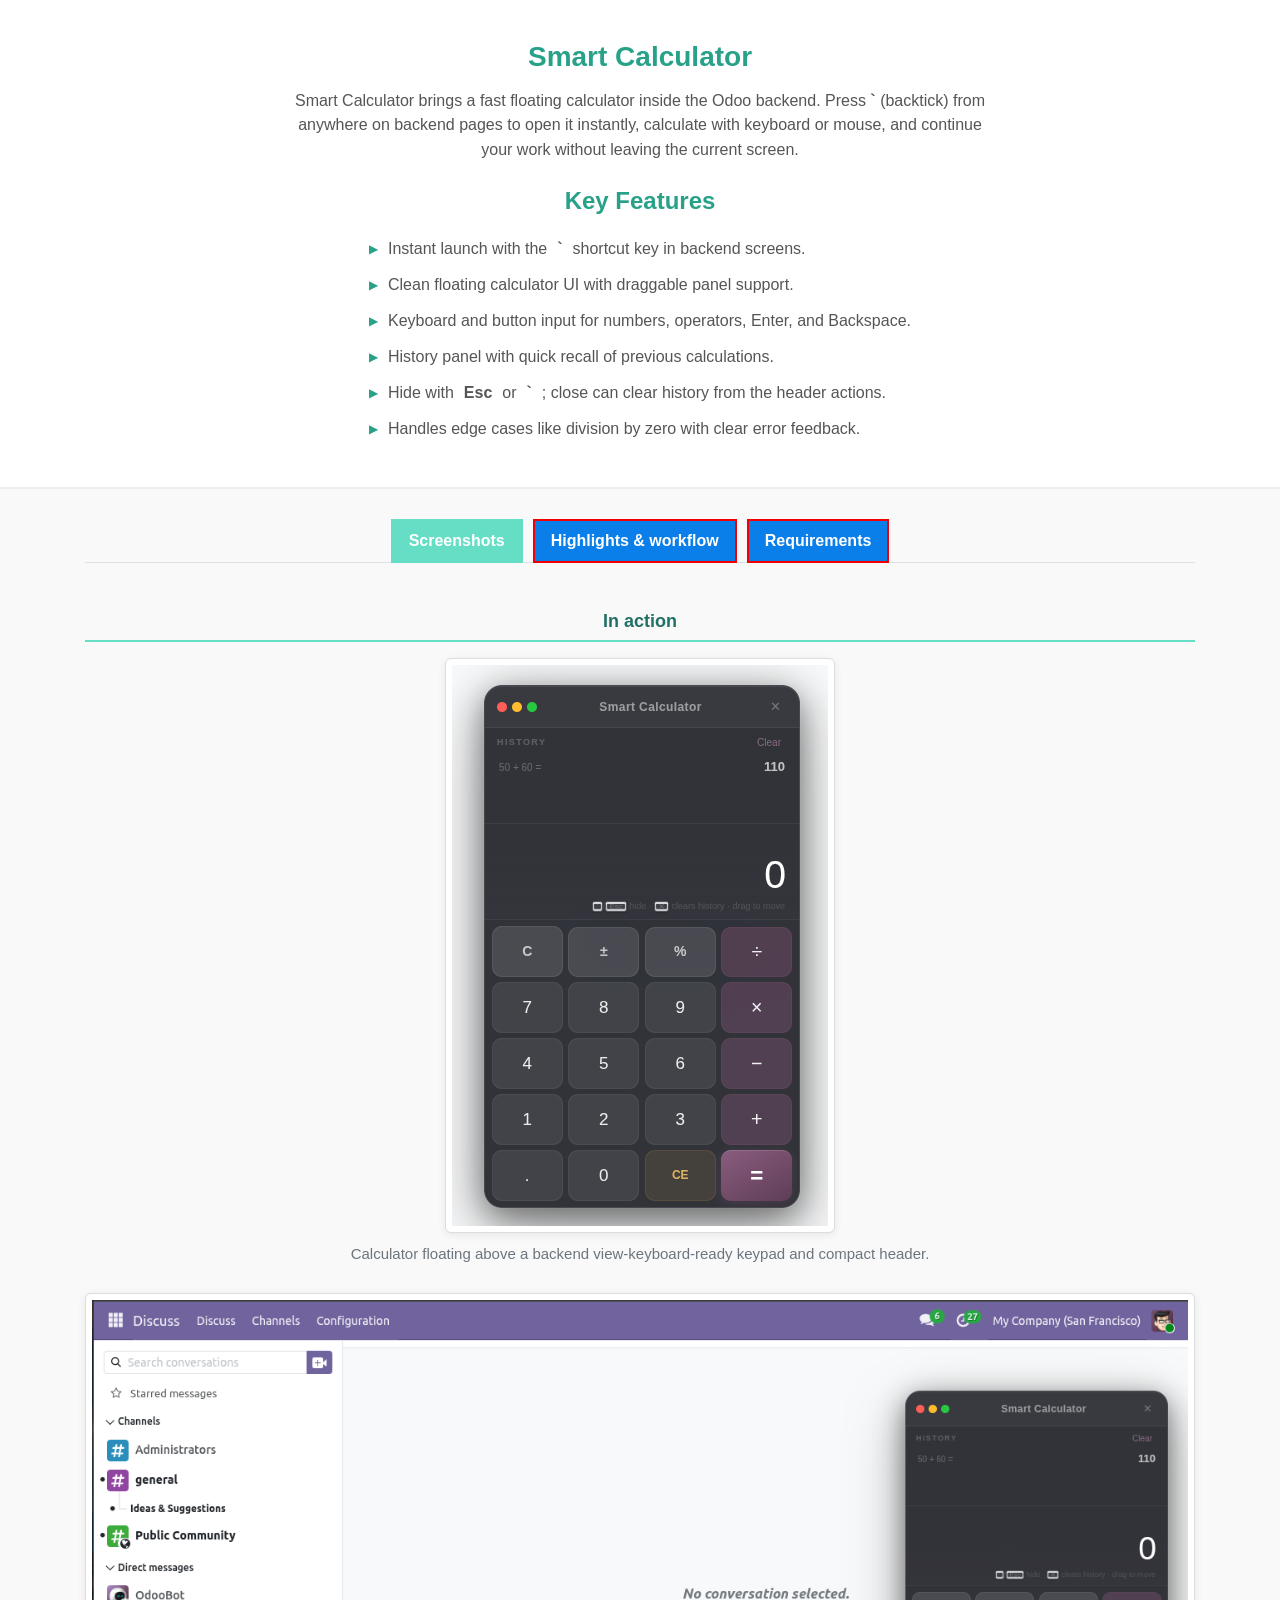
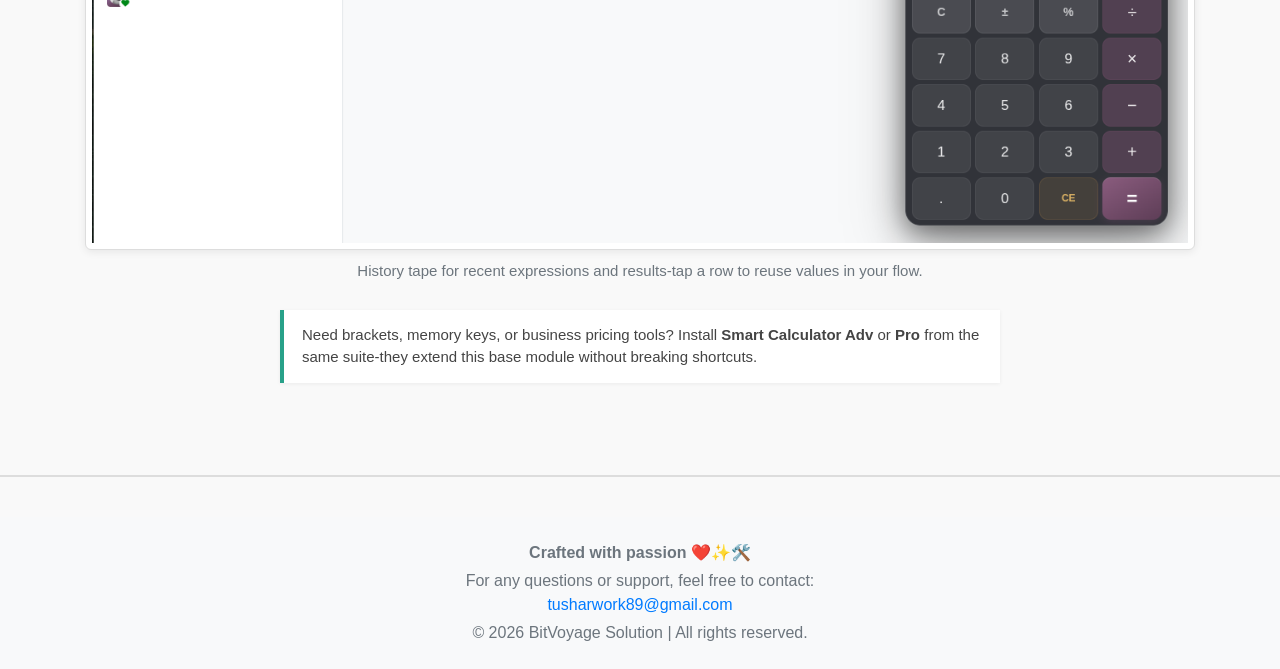
==== commit cb71da55: "[FIX]" ====
--- a/bvs_smart_calculator/static/description/index.html
+++ b/bvs_smart_calculator/static/description/index.html
@@ -90,17 +90,67 @@
     .feature-columns li {
       margin-bottom: 8px;
     }
-    .nav-tabs .nav-link {
+    /* CSS-only tabs: works on Odoo App Store where external JS is stripped */
+    .css-tabs {
+      --tab-bg: #0a7fe9;
+      --tab-border: #f40004;
+      --tab-active-bg: #66dec6;
+      --tab-active-border: #66dec6;
+    }
+    .css-tab-input {
+      position: absolute;
+      width: 1px;
+      height: 1px;
+      padding: 0;
+      margin: -1px;
+      overflow: hidden;
+      clip: rect(0, 0, 0, 0);
+      white-space: nowrap;
+      border: 0;
+    }
+    .css-tab-nav {
+      display: flex;
+      flex-wrap: wrap;
+      justify-content: center;
+      gap: 0;
+      list-style: none;
+      padding: 0;
+      margin: 0;
+      border-bottom: 1px solid #dee2e6;
+    }
+    .css-tab-nav .css-tab-btn {
+      display: inline-block;
       font-weight: 600;
       border-radius: 0;
-      border: 2px solid #f40004;
-      margin: 0 5px;
+      border: 2px solid var(--tab-border);
+      margin: 0 5px -1px;
+      padding: 0.5rem 1rem;
       color: #fff;
-      background-color: #0a7fe9;
-    }
-    .nav-tabs .nav-link.active {
-      background-color: #66dec6;
-      border-color: #66dec6;
+      background-color: var(--tab-bg);
+      cursor: pointer;
+      text-align: center;
+      text-decoration: none;
+      user-select: none;
+    }
+    .css-tab-nav .css-tab-btn:hover {
+      color: #fff;
+      opacity: 0.92;
+    }
+    #tab-screenshots:checked ~ .css-tab-nav label[for="tab-screenshots"],
+    #tab-highlights:checked ~ .css-tab-nav label[for="tab-highlights"],
+    #tab-requirements:checked ~ .css-tab-nav label[for="tab-requirements"] {
+      background-color: var(--tab-active-bg);
+      border-color: var(--tab-active-border);
+    }
+    .css-tab-panel {
+      display: none;
+      padding-top: 1.5rem;
+      padding-bottom: 0.25rem;
+    }
+    #tab-screenshots:checked ~ .css-tab-panels .css-tab-panel--screenshots,
+    #tab-highlights:checked ~ .css-tab-panels .css-tab-panel--highlights,
+    #tab-requirements:checked ~ .css-tab-panels .css-tab-panel--requirements {
+      display: block;
     }
     .gallery-section-title {
       font-size: 18px;
@@ -182,32 +232,21 @@
   </div>
 </section>
 
-<section class="module-tabs">
-  <div class="container">
-    <ul class="nav nav-tabs justify-content-center flex-wrap" id="moduleTab" role="tablist">
-      <li class="nav-item">
-        <a class="nav-link active" id="screenshots-tab" data-toggle="tab" href="#pane-screenshots" role="tab" aria-controls="pane-screenshots" aria-selected="true">
-          Screenshots
-        </a>
-      </li>
-      <li class="nav-item">
-        <a class="nav-link" id="highlights-tab" data-toggle="tab" href="#pane-highlights" role="tab" aria-controls="pane-highlights">
-          Highlights &amp; workflow
-        </a>
-      </li>
-      <li class="nav-item">
-        <a class="nav-link" id="requirements-tab" data-toggle="tab" href="#pane-requirements" role="tab" aria-controls="pane-requirements">
-          Requirements
-        </a>
-      </li>
-    </ul>
-  </div>
-</section>
-
-<section class="container pb-4">
-  <div class="tab-content py-4" id="moduleTabContent">
-
-    <div class="tab-pane fade show active" id="pane-screenshots" role="tabpanel" aria-labelledby="screenshots-tab">
+<section class="module-tabs pb-4">
+  <div class="container css-tabs" role="region" aria-label="Module details">
+    <input class="css-tab-input" type="radio" name="module-desc-tab" id="tab-screenshots" checked />
+    <input class="css-tab-input" type="radio" name="module-desc-tab" id="tab-highlights" />
+    <input class="css-tab-input" type="radio" name="module-desc-tab" id="tab-requirements" />
+
+    <div class="css-tab-nav" role="tablist">
+      <label class="css-tab-btn" for="tab-screenshots" role="tab">Screenshots</label>
+      <label class="css-tab-btn" for="tab-highlights" role="tab">Highlights &amp; workflow</label>
+      <label class="css-tab-btn" for="tab-requirements" role="tab">Requirements</label>
+    </div>
+
+    <div class="css-tab-panels py-4" id="moduleTabContent">
+
+    <div class="css-tab-panel css-tab-panel--screenshots" id="pane-screenshots" role="tabpanel" aria-labelledby="tab-screenshots">
 
       <h6 class="gallery-section-title">In action</h6>
       <div class="screenshot">
@@ -232,7 +271,7 @@
       </div>
     </div>
 
-    <div class="tab-pane fade" id="pane-highlights" role="tabpanel" aria-labelledby="highlights-tab">
+    <div class="css-tab-panel css-tab-panel--highlights" id="pane-highlights" role="tabpanel" aria-labelledby="tab-highlights">
       <div class="row feature-columns">
         <div class="col-md-4 mb-4">
           <div class="card p-3">
@@ -276,7 +315,7 @@
       </div>
     </div>
 
-    <div class="tab-pane fade" id="pane-requirements" role="tabpanel" aria-labelledby="requirements-tab">
+    <div class="css-tab-panel css-tab-panel--requirements" id="pane-requirements" role="tabpanel" aria-labelledby="tab-requirements">
       <div class="container" style="max-width: 640px;">
         <dl class="req-list">
           <dt>Odoo edition</dt>
@@ -291,6 +330,7 @@
       </div>
     </div>
 
+    </div>
   </div>
 </section>
 
@@ -307,9 +347,5 @@
   </div>
 </footer>
 
-<script src="https://ajax.googleapis.com/ajax/libs/jquery/3.5.1/jquery.min.js"></script>
-<script src="https://cdnjs.cloudflare.com/ajax/libs/popper.js/1.16.0/umd/popper.min.js"></script>
-<script src="https://maxcdn.bootstrapcdn.com/bootstrap/4.5.2/js/bootstrap.min.js"></script>
-
 </body>
 </html>
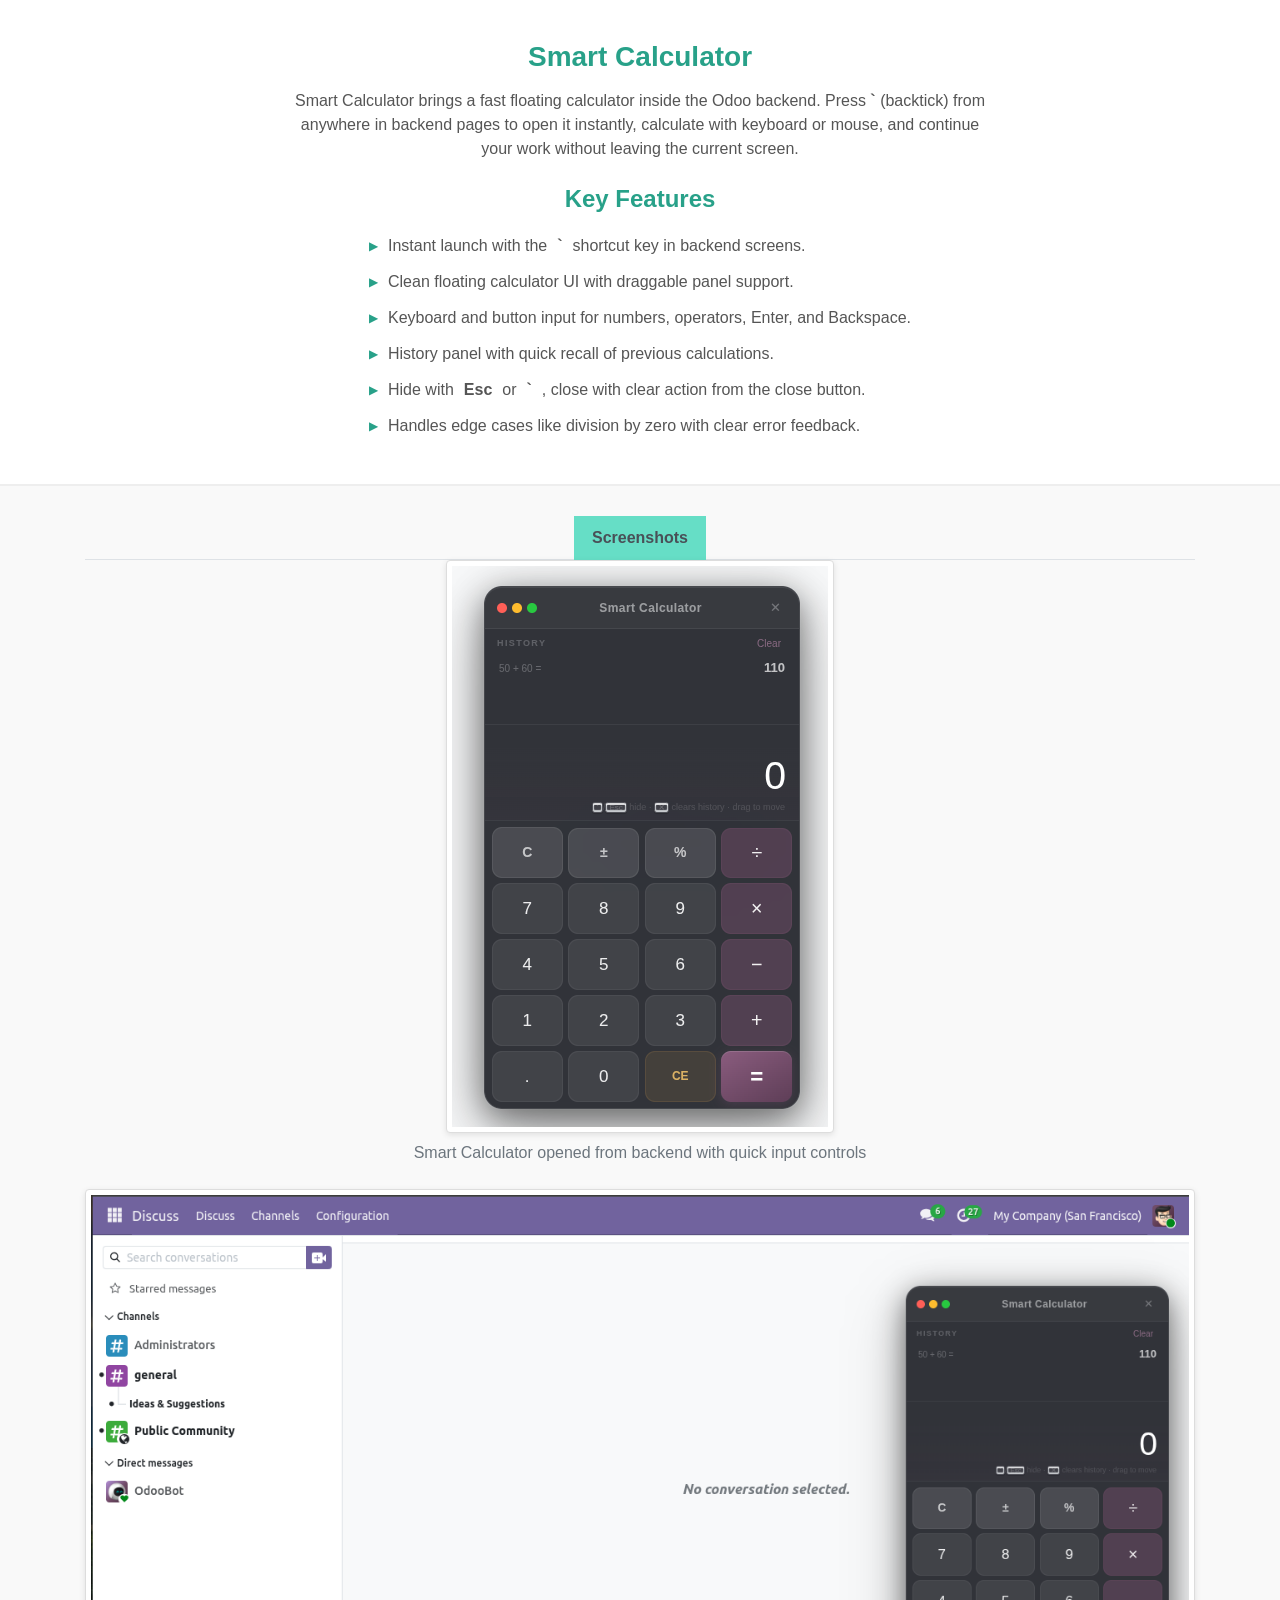
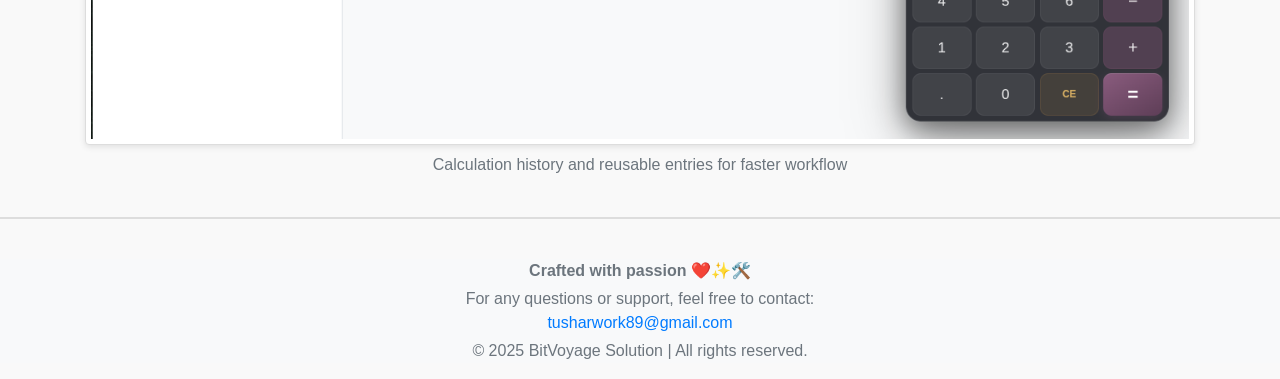
==== commit 25aca81c: "[FIX]" ====
--- a/bvs_smart_calculator/static/description/index.html
+++ b/bvs_smart_calculator/static/description/index.html
@@ -2,7 +2,7 @@
 <html lang="en">
 <head>
   <meta charset="UTF-8" />
-  <title>Smart Calculator - Odoo Module</title>
+  <title>Blog Font Control - Odoo Module</title>
   <meta name="viewport" content="width=device-width, initial-scale=1" />
   <link rel="stylesheet" href="https://maxcdn.bootstrapcdn.com/bootstrap/4.5.2/css/bootstrap.min.css" />
   <style>
@@ -41,8 +41,9 @@
       max-width: 700px;
       margin: 0 auto;
       color: #555;
-      line-height: 1.55;
     }
+
+    /* Centered pointer list */
     .features-list {
       list-style: none;
       padding: 0;
@@ -68,140 +69,30 @@
     .features-center-wrap {
       text-align: center;
     }
-    .feature-columns .card {
-      border: 1px solid #e8e8e8;
-      border-radius: 6px;
-      height: 100%;
-      box-shadow: 0 1px 4px rgba(0,0,0,0.06);
-    }
-    .feature-columns .card-title {
-      font-size: 17px;
-      font-weight: 700;
-      color: #28a189;
-      margin-bottom: 12px;
-    }
-    .feature-columns ul {
-      padding-left: 18px;
-      margin-bottom: 0;
-      color: #555;
-      font-size: 15px;
-      line-height: 1.55;
-    }
-    .feature-columns li {
-      margin-bottom: 8px;
-    }
-    /* CSS-only tabs: works on Odoo App Store where external JS is stripped */
-    .css-tabs {
-      --tab-bg: #0a7fe9;
-      --tab-border: #f40004;
-      --tab-active-bg: #66dec6;
-      --tab-active-border: #66dec6;
-    }
-    .css-tab-input {
-      position: absolute;
-      width: 1px;
-      height: 1px;
-      padding: 0;
-      margin: -1px;
-      overflow: hidden;
-      clip: rect(0, 0, 0, 0);
-      white-space: nowrap;
-      border: 0;
-    }
-    .css-tab-nav {
-      display: flex;
-      flex-wrap: wrap;
-      justify-content: center;
-      gap: 0;
-      list-style: none;
-      padding: 0;
-      margin: 0;
-      border-bottom: 1px solid #dee2e6;
-    }
-    .css-tab-nav .css-tab-btn {
-      display: inline-block;
+
+    .nav-tabs .nav-link {
       font-weight: 600;
       border-radius: 0;
-      border: 2px solid var(--tab-border);
-      margin: 0 5px -1px;
-      padding: 0.5rem 1rem;
+      border: 2px solid #f40004;
+      margin: 0 5px;
       color: #fff;
-      background-color: var(--tab-bg);
-      cursor: pointer;
-      text-align: center;
-      text-decoration: none;
-      user-select: none;
+      background-color: #0a7fe9;
     }
-    .css-tab-nav .css-tab-btn:hover {
-      color: #fff;
-      opacity: 0.92;
-    }
-    #tab-screenshots:checked ~ .css-tab-nav label[for="tab-screenshots"],
-    #tab-highlights:checked ~ .css-tab-nav label[for="tab-highlights"],
-    #tab-requirements:checked ~ .css-tab-nav label[for="tab-requirements"] {
-      background-color: var(--tab-active-bg);
-      border-color: var(--tab-active-border);
-    }
-    .css-tab-panel {
-      display: none;
-      padding-top: 1.5rem;
-      padding-bottom: 0.25rem;
-    }
-    #tab-screenshots:checked ~ .css-tab-panels .css-tab-panel--screenshots,
-    #tab-highlights:checked ~ .css-tab-panels .css-tab-panel--highlights,
-    #tab-requirements:checked ~ .css-tab-panels .css-tab-panel--requirements {
-      display: block;
-    }
-    .gallery-section-title {
-      font-size: 18px;
-      font-weight: 700;
-      color: #217065;
-      text-align: center;
-      margin: 2rem 0 1rem;
-      padding-bottom: 8px;
-      border-bottom: 2px solid #66dec6;
-    }
-    .gallery-section-title:first-of-type {
-      margin-top: 0;
+    .nav-tabs .nav-link.active {
+      background-color: #66dec6;
+      border-color: #66dec6;
     }
     .screenshot {
       text-align: center;
-      margin-bottom: 28px;
+      margin-bottom: 30px;
     }
     .screenshot img {
       max-width: 100%;
       border: 1px solid #ddd;
-      border-radius: 6px;
+      border-radius: 4px;
       background-color: #fff;
-      padding: 6px;
-      box-shadow: 0 2px 8px rgba(0,0,0,0.08);
-    }
-    .screenshot figcaption {
-      max-width: 640px;
-      margin-left: auto;
-      margin-right: auto;
-      margin-top: 10px;
-      font-size: 15px;
-      line-height: 1.45;
-    }
-    .note-box {
-      background: #fff;
-      border-left: 4px solid #28a189;
-      padding: 14px 18px;
-      margin: 20px auto;
-      max-width: 720px;
-      font-size: 15px;
-      color: #444;
-      box-shadow: 0 1px 4px rgba(0,0,0,0.06);
-    }
-    .req-list dt {
-      font-weight: 700;
-      color: #217065;
-      margin-top: 12px;
-    }
-    .req-list dd {
-      margin-bottom: 0;
-      color: #555;
+      padding: 5px;
+      box-shadow: 0 2px 6px rgba(0,0,0,0.1);
     }
   </style>
 </head>
@@ -212,7 +103,7 @@
     <h4>Smart Calculator</h4>
     <p>
       Smart Calculator brings a fast floating calculator inside the Odoo backend.
-      Press <strong>`</strong> (backtick) from anywhere on backend pages to open it instantly,
+      Press <strong>`</strong> (backtick) from anywhere in backend pages to open it instantly,
       calculate with keyboard or mouse, and continue your work without leaving the current screen.
     </p>
   </div>
@@ -225,127 +116,66 @@
         <li>Clean floating calculator UI with draggable panel support.</li>
         <li>Keyboard and button input for numbers, operators, Enter, and Backspace.</li>
         <li>History panel with quick recall of previous calculations.</li>
-        <li>Hide with <strong>Esc</strong> or <strong>`</strong>; close can clear history from the header actions.</li>
+        <li>Hide with <strong>Esc</strong> or <strong>`</strong>, close with clear action from the close button.</li>
         <li>Handles edge cases like division by zero with clear error feedback.</li>
       </ul>
     </div>
   </div>
 </section>
 
-<section class="module-tabs pb-4">
-  <div class="container css-tabs" role="region" aria-label="Module details">
-    <input class="css-tab-input" type="radio" name="module-desc-tab" id="tab-screenshots" checked />
-    <input class="css-tab-input" type="radio" name="module-desc-tab" id="tab-highlights" />
-    <input class="css-tab-input" type="radio" name="module-desc-tab" id="tab-requirements" />
+<section class="module-tabs">
+  <div class="container">
+    <ul class="nav nav-tabs justify-content-center" id="moduleTab" role="tablist">
+      <li class="nav-item">
+        <a class="nav-link active" id="screenshots-tab" data-toggle="tab" href="#screenshots" role="tab" aria-controls="screenshots" aria-selected="true">
+          Screenshots
+        </a>
+      </li>
+    </ul>
+  </div>
+</section>
 
-    <div class="css-tab-nav" role="tablist">
-      <label class="css-tab-btn" for="tab-screenshots" role="tab">Screenshots</label>
-      <label class="css-tab-btn" for="tab-highlights" role="tab">Highlights &amp; workflow</label>
-      <label class="css-tab-btn" for="tab-requirements" role="tab">Requirements</label>
-    </div>
-
-    <div class="css-tab-panels py-4" id="moduleTabContent">
-
-    <div class="css-tab-panel css-tab-panel--screenshots" id="pane-screenshots" role="tabpanel" aria-labelledby="tab-screenshots">
-
-      <h6 class="gallery-section-title">In action</h6>
-      <div class="screenshot">
-        <figure>
-          <img src="img1.png" alt="Smart Calculator opened in Odoo backend" class="img-fluid" loading="lazy" />
-          <figcaption class="text-muted">
-            Calculator floating above a backend view-keyboard-ready keypad and compact header.
-          </figcaption>
-        </figure>
-      </div>
-      <div class="screenshot">
-        <figure>
-          <img src="img2.png" alt="Calculation history in Smart Calculator" class="img-fluid" loading="lazy" />
-          <figcaption class="text-muted">
-            History tape for recent expressions and results-tap a row to reuse values in your flow.
-          </figcaption>
-        </figure>
-      </div>
-
-      <div class="note-box mb-0">
-        Need brackets, memory keys, or business pricing tools? Install <strong>Smart Calculator Adv</strong> or <strong>Pro</strong> from the same suite-they extend this base module without breaking shortcuts.
-      </div>
-    </div>
-
-    <div class="css-tab-panel css-tab-panel--highlights" id="pane-highlights" role="tabpanel" aria-labelledby="tab-highlights">
-      <div class="row feature-columns">
-        <div class="col-md-4 mb-4">
-          <div class="card p-3">
-            <div class="card-body">
-              <h6 class="card-title">Floating experience</h6>
-              <ul>
-                <li>Global backtick toggle keeps focus on the form or list underneath.</li>
-                <li>Draggable chrome matches Odoo backend density.</li>
-                <li>Esc minimizes distraction without dumping unsaved Odoo edits.</li>
-              </ul>
-            </div>
-          </div>
+<section class="container">
+  <div class="tab-content" id="moduleTabContent">
+    <div class="tab-pane fade show active" id="screenshots" role="tabpanel" aria-labelledby="screenshots-tab">
+      <div class="justify-content-center">
+        <div class="screenshot mb-4">
+          <figure>
+            <img src="img1.png" alt="Normal Font Size" class="img-fluid mb-2" />
+            <figcaption class="text-center text-muted">
+              Smart Calculator opened from backend with quick input controls
+            </figcaption>
+          </figure>
         </div>
-        <div class="col-md-4 mb-4">
-          <div class="card p-3">
-            <div class="card-body">
-              <h6 class="card-title">Input &amp; history</h6>
-              <ul>
-                <li>Buttons mirror laptop keypad habits (Enter as equals, Backspace-aware).</li>
-                <li>Expression display stays readable during chained operations.</li>
-                <li>History survives hide/show cycles via container-owned state.</li>
-              </ul>
-            </div>
-          </div>
-        </div>
-        <div class="col-md-4 mb-4">
-          <div class="card p-3">
-            <div class="card-body">
-              <h6 class="card-title">Technical footprint</h6>
-              <ul>
-                <li>Pure OWL components registered under <code>main_components</code>.</li>
-                <li>Ships through <code>web.assets_backend</code>-no extra views required.</li>
-                <li>LGPL-3 base ideal for mixing into customer deployments.</li>
-              </ul>
-            </div>
-          </div>
+        <div class="screenshot mb-4">
+          <figure>
+            <img src="img2.png" alt="Increased Font Size" class="img-fluid mb-2" />
+            <figcaption class="text-center text-muted">
+              Calculation history and reusable entries for faster workflow
+            </figcaption>
+          </figure>
         </div>
       </div>
-      <div class="note-box mb-0">
-        Workflow tip: pin users who live in spreadsheets-once muscle memory adopts <strong>`</strong>, adoption sticks faster than launching OS calculators.
-      </div>
-    </div>
-
-    <div class="css-tab-panel css-tab-panel--requirements" id="pane-requirements" role="tabpanel" aria-labelledby="tab-requirements">
-      <div class="container" style="max-width: 640px;">
-        <dl class="req-list">
-          <dt>Odoo edition</dt>
-          <dd>Targets Odoo 19 backend assets (<code>web</code> module).</dd>
-          <dt>Dependencies</dt>
-          <dd><code>web</code> only.</dd>
-          <dt>Installation path</dt>
-          <dd>Add the addons path containing <code>bvs_smart_calculator</code>, update the Apps list, install <strong>Smart Calculator</strong>.</dd>
-          <dt>Support</dt>
-          <dd><a href="mailto:tusharwork89@gmail.com">tusharwork89@gmail.com</a></dd>
-        </dl>
-      </div>
-    </div>
-
     </div>
   </div>
 </section>
 
 <hr style="border: 1px solid #ddd; margin: 40px 0;" />
 
-<footer class="footer mt-1 bg-light text-center py-4">
+<footer class="footer mt-1 bg-light text-center">
   <div class="container">
     <p class="text-muted mb-1"><strong>Crafted with passion ❤️✨🛠️</strong></p>
     <p class="text-muted mb-1">
       For any questions or support, feel free to contact:<br>
       <a href="mailto:tusharwork89@gmail.com" class="text-primary">tusharwork89@gmail.com</a>
     </p>
-    <p class="text-muted mb-0">&copy; 2026 BitVoyage Solution | All rights reserved.</p>
+    <p class="text-muted">&copy; 2025 BitVoyage Solution | All rights reserved.</p>
   </div>
 </footer>
 
+<script src="https://ajax.googleapis.com/ajax/libs/jquery/3.5.1/jquery.min.js"></script>
+<script src="https://cdnjs.cloudflare.com/ajax/libs/popper.js/1.16.0/umd/popper.min.js"></script>
+<script src="https://maxcdn.bootstrapcdn.com/bootstrap/4.5.2/js/bootstrap.min.js"></script>
+
 </body>
-</html>
+</html>
